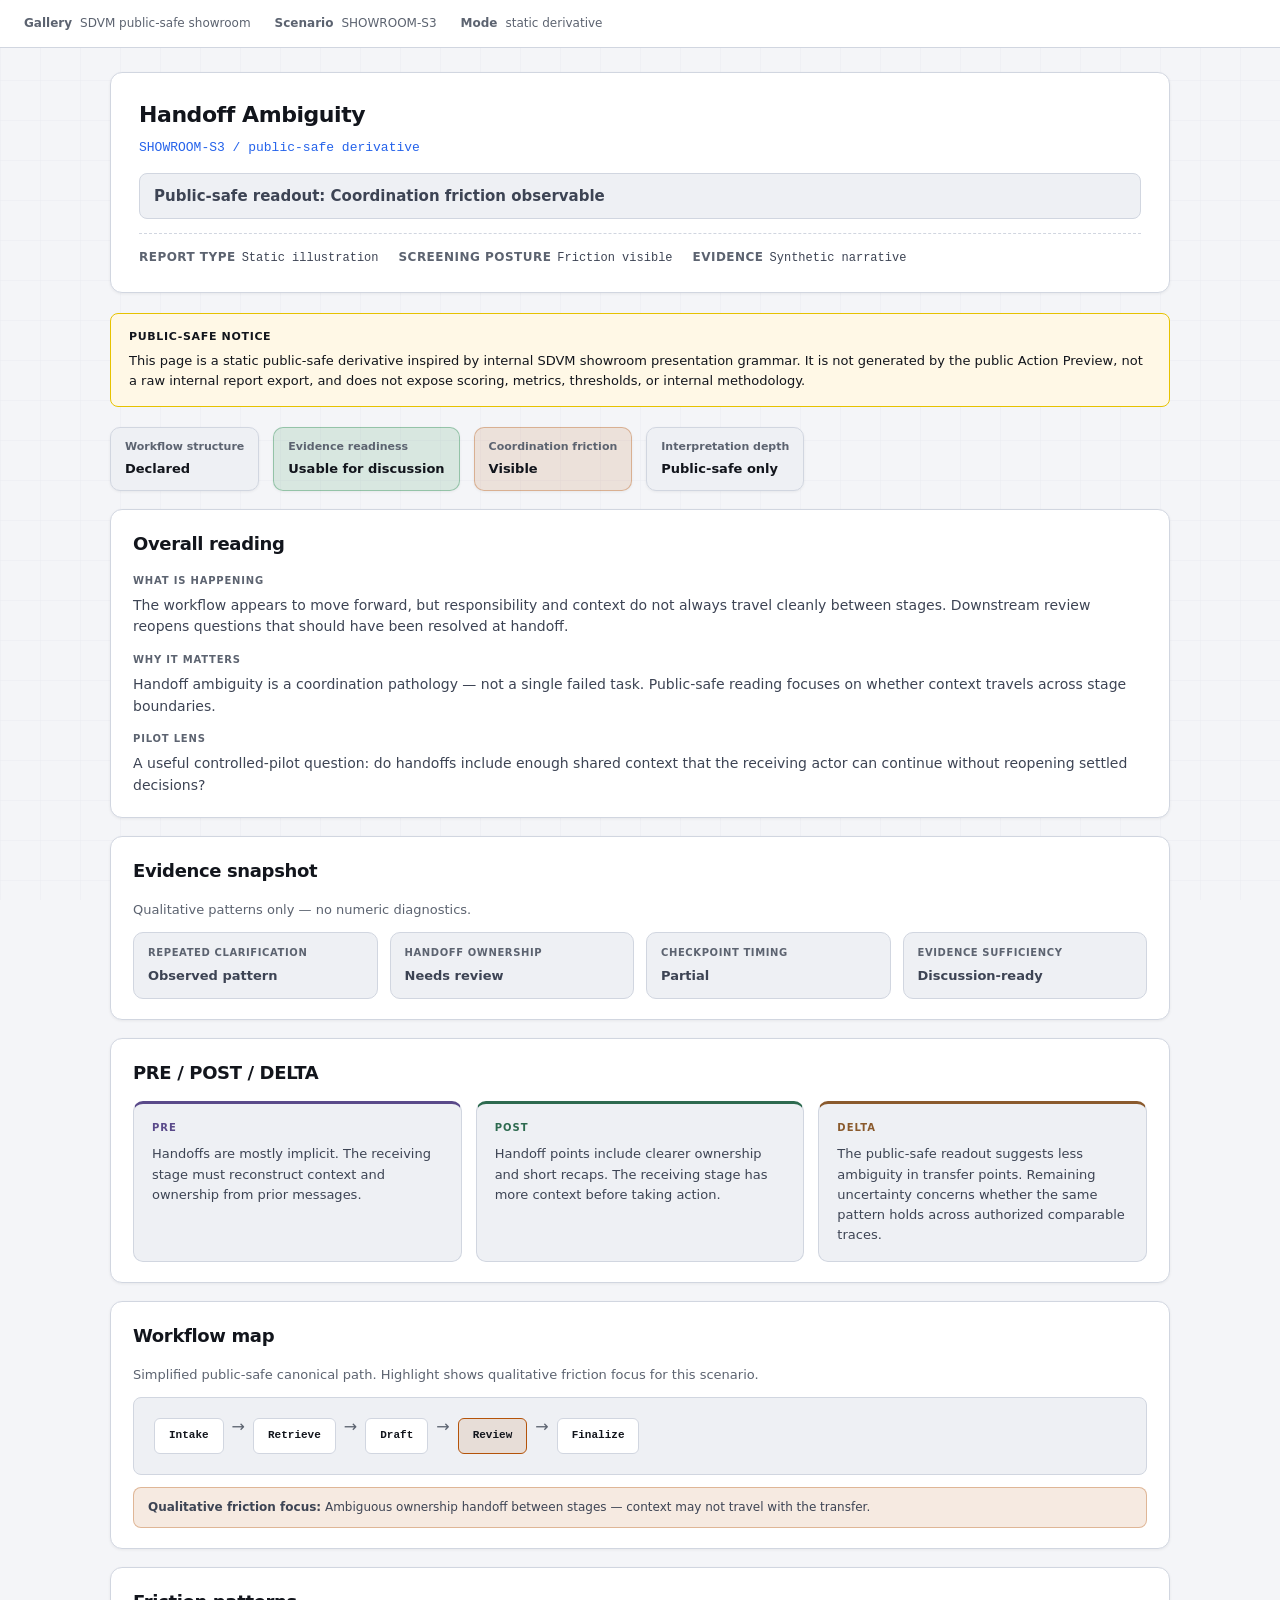
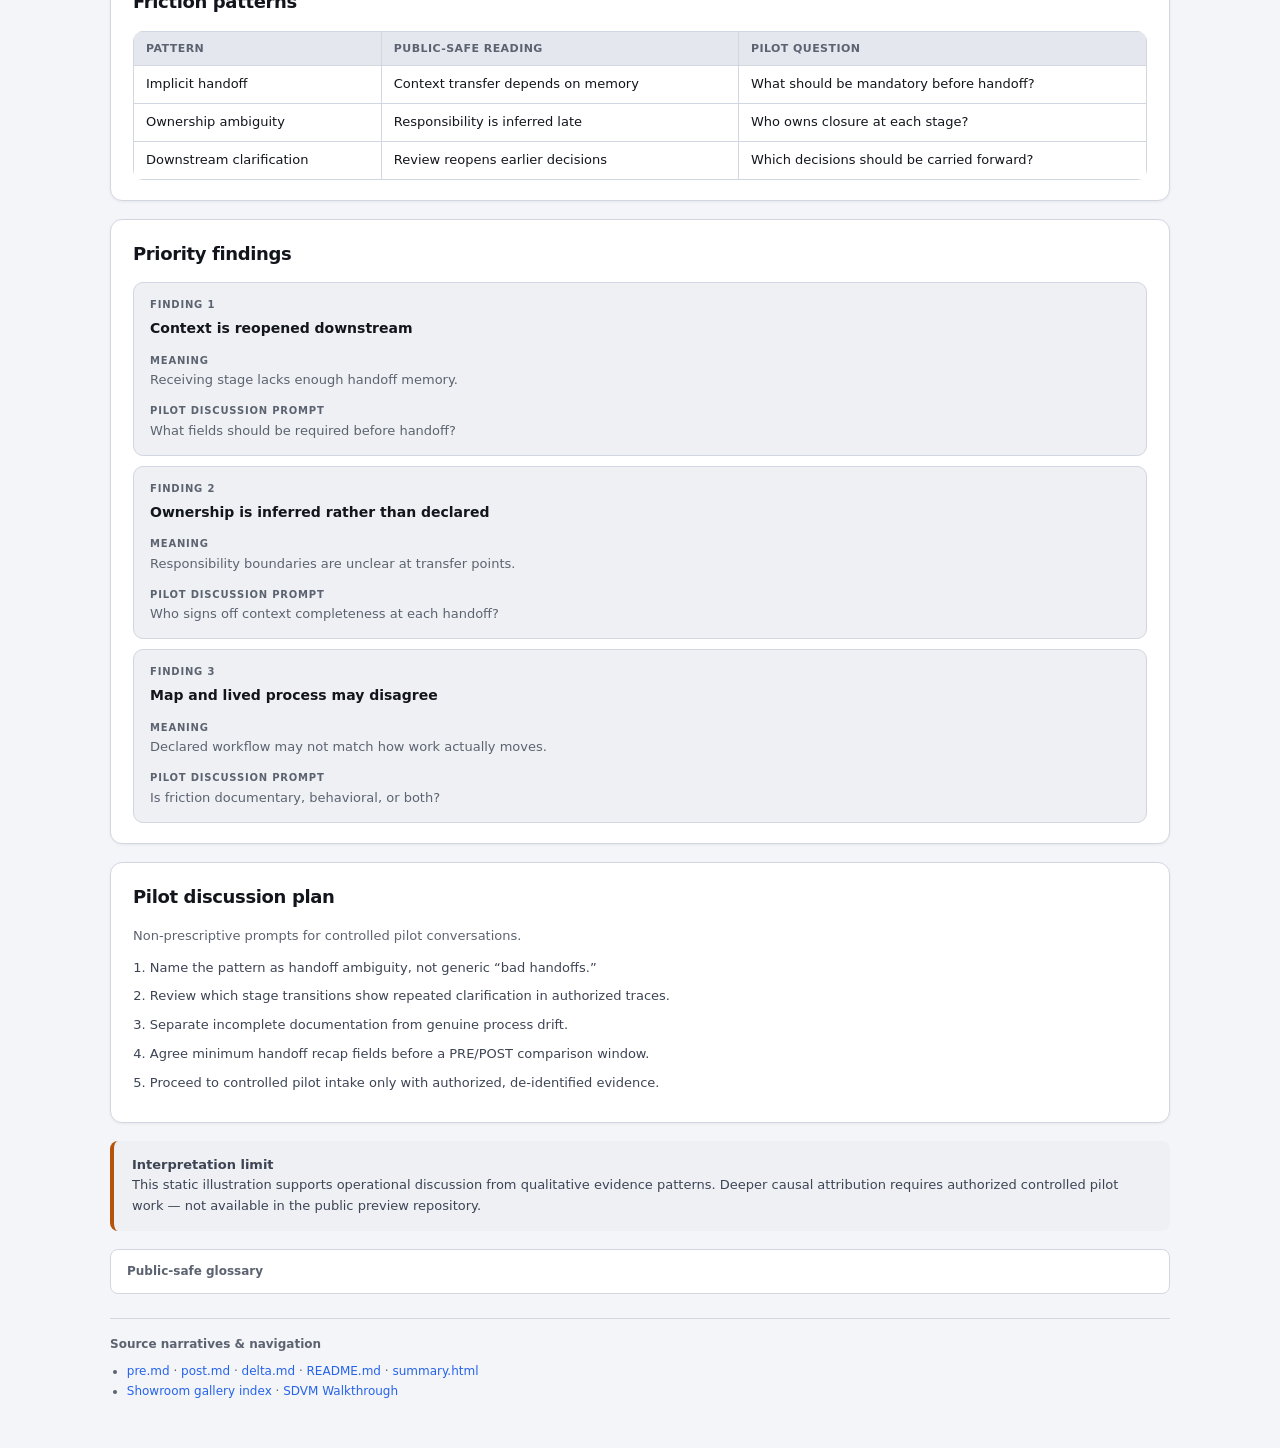
==== docs/demo/showroom/handoff_ambiguity/report.html @ e454e5ef "Add showroom-style public-safe report shell Introduce report-style HTML pages and CSS that approxima" ====
<!DOCTYPE html>
<html lang="en">
<head>
  <meta charset="utf-8">
  <meta name="viewport" content="width=device-width, initial-scale=1">
  <title>SDVM Showroom Report — Handoff Ambiguity</title>
  <link rel="stylesheet" href="../showroom_report.css">
</head>
<body>
  <div class="topbar">
    <span class="topbar-item"><span class="topbar-label">Gallery</span>SDVM public-safe showroom</span>
    <span class="topbar-item"><span class="topbar-label">Scenario</span>SHOWROOM-S3</span>
    <span class="topbar-item"><span class="topbar-label">Mode</span>static derivative</span>
  </div>

  <main class="wrap">
    <header class="report-header">
      <h1 class="report-title">Handoff Ambiguity</h1>
      <div class="report-run-id">SHOWROOM-S3 / public-safe derivative</div>
      <div class="readout-line">Public-safe readout: Coordination friction observable</div>
      <div class="report-meta-grid">
        <div class="report-meta-item"><span class="report-meta-label">Report type</span><span class="report-meta-value">Static illustration</span></div>
        <div class="report-meta-item"><span class="report-meta-label">Screening posture</span><span class="report-meta-value">Friction visible</span></div>
        <div class="report-meta-item"><span class="report-meta-label">Evidence</span><span class="report-meta-value">Synthetic narrative</span></div>
      </div>
    </header>

    <section class="notice">
      <strong>Public-safe notice</strong>
      This page is a static public-safe derivative inspired by internal SDVM showroom presentation grammar. It is not generated by the public Action Preview, not a raw internal report export, and does not expose scoring, metrics, thresholds, or internal methodology.
    </section>

    <div class="dimension-grid">
      <div class="dim-card dim-neutral"><span class="dim-label">Workflow structure</span><span class="dim-value">Declared</span></div>
      <div class="dim-card dim-green"><span class="dim-label">Evidence readiness</span><span class="dim-value">Usable for discussion</span></div>
      <div class="dim-card dim-amber"><span class="dim-label">Coordination friction</span><span class="dim-value">Visible</span></div>
      <div class="dim-card dim-neutral"><span class="dim-label">Interpretation depth</span><span class="dim-value">Public-safe only</span></div>
    </div>

    <section class="section overall-verdict">
      <h2 class="section-hd">Overall reading</h2>
      <div class="verdict-block">
        <h3 class="verdict-subhd">What is happening</h3>
        <p class="verdict-prose">The workflow appears to move forward, but responsibility and context do not always travel cleanly between stages. Downstream review reopens questions that should have been resolved at handoff.</p>
      </div>
      <div class="verdict-block">
        <h3 class="verdict-subhd">Why it matters</h3>
        <p class="verdict-prose">Handoff ambiguity is a coordination pathology — not a single failed task. Public-safe reading focuses on whether context travels across stage boundaries.</p>
      </div>
      <div class="verdict-block">
        <h3 class="verdict-subhd">Pilot lens</h3>
        <p class="verdict-prose">A useful controlled-pilot question: do handoffs include enough shared context that the receiving actor can continue without reopening settled decisions?</p>
      </div>
    </section>

    <section class="section evidence-snapshot">
      <h2 class="section-hd">Evidence snapshot</h2>
      <p class="sub" style="margin-bottom:12px">Qualitative patterns only — no numeric diagnostics.</p>
      <div class="kpi-strip">
        <div class="kpi-card"><div class="kpi-card-label">Repeated clarification</div><div class="kpi-card-value">Observed pattern</div></div>
        <div class="kpi-card"><div class="kpi-card-label">Handoff ownership</div><div class="kpi-card-value">Needs review</div></div>
        <div class="kpi-card"><div class="kpi-card-label">Checkpoint timing</div><div class="kpi-card-value">Partial</div></div>
        <div class="kpi-card"><div class="kpi-card-label">Evidence sufficiency</div><div class="kpi-card-value">Discussion-ready</div></div>
      </div>
    </section>

    <section class="section">
      <h2 class="section-hd">PRE / POST / DELTA</h2>
      <div class="phase-grid">
        <article class="phase-card pre">
          <div class="phase-label">PRE</div>
          <p>Handoffs are mostly implicit. The receiving stage must reconstruct context and ownership from prior messages.</p>
        </article>
        <article class="phase-card post">
          <div class="phase-label">POST</div>
          <p>Handoff points include clearer ownership and short recaps. The receiving stage has more context before taking action.</p>
        </article>
        <article class="phase-card delta">
          <div class="phase-label">DELTA</div>
          <p>The public-safe readout suggests less ambiguity in transfer points. Remaining uncertainty concerns whether the same pattern holds across authorized comparable traces.</p>
        </article>
      </div>
    </section>

    <section class="section workflow-map">
      <h2 class="section-hd">Workflow map</h2>
      <p class="sub" style="margin-bottom:12px">Simplified public-safe canonical path. Highlight shows qualitative friction focus for this scenario.</p>
      <div class="canonical-flow">
        <div class="flow-node"><div class="flow-node-name">Intake</div></div>
        <div class="flow-arrow">→</div>
        <div class="flow-node"><div class="flow-node-name">Retrieve</div></div>
        <div class="flow-arrow">→</div>
        <div class="flow-node"><div class="flow-node-name">Draft</div></div>
        <div class="flow-arrow">→</div>
        <div class="flow-node"><div class="flow-node-name highlight">Review</div></div>
        <div class="flow-arrow">→</div>
        <div class="flow-node"><div class="flow-node-name">Finalize</div></div>
      </div>
      <div class="friction-callout"><strong>Qualitative friction focus:</strong> Ambiguous ownership handoff between stages — context may not travel with the transfer.</div>
    </section>

    <section class="section friction-table">
      <h2 class="section-hd">Friction patterns</h2>
      <div class="table-wrap">
        <table>
          <thead>
            <tr><th>Pattern</th><th>Public-safe reading</th><th>Pilot question</th></tr>
          </thead>
          <tbody>
            <tr><td>Implicit handoff</td><td>Context transfer depends on memory</td><td>What should be mandatory before handoff?</td></tr>
            <tr><td>Ownership ambiguity</td><td>Responsibility is inferred late</td><td>Who owns closure at each stage?</td></tr>
            <tr><td>Downstream clarification</td><td>Review reopens earlier decisions</td><td>Which decisions should be carried forward?</td></tr>
          </tbody>
        </table>
      </div>
    </section>

    <section class="section priority-findings">
      <h2 class="section-hd">Priority findings</h2>
      <div class="finding-card">
        <div class="finding-tag">Finding 1</div>
        <div class="finding-title">Context is reopened downstream</div>
        <div class="finding-block"><span class="finding-tag">Meaning</span><p class="sub">Receiving stage lacks enough handoff memory.</p></div>
        <div class="finding-block"><span class="finding-tag">Pilot discussion prompt</span><p class="sub">What fields should be required before handoff?</p></div>
      </div>
      <div class="finding-card">
        <div class="finding-tag">Finding 2</div>
        <div class="finding-title">Ownership is inferred rather than declared</div>
        <div class="finding-block"><span class="finding-tag">Meaning</span><p class="sub">Responsibility boundaries are unclear at transfer points.</p></div>
        <div class="finding-block"><span class="finding-tag">Pilot discussion prompt</span><p class="sub">Who signs off context completeness at each handoff?</p></div>
      </div>
      <div class="finding-card">
        <div class="finding-tag">Finding 3</div>
        <div class="finding-title">Map and lived process may disagree</div>
        <div class="finding-block"><span class="finding-tag">Meaning</span><p class="sub">Declared workflow may not match how work actually moves.</p></div>
        <div class="finding-block"><span class="finding-tag">Pilot discussion prompt</span><p class="sub">Is friction documentary, behavioral, or both?</p></div>
      </div>
    </section>

    <section class="section pilot-plan">
      <h2 class="section-hd">Pilot discussion plan</h2>
      <p class="sub" style="margin-bottom:12px">Non-prescriptive prompts for controlled pilot conversations.</p>
      <ol>
        <li>Name the pattern as handoff ambiguity, not generic “bad handoffs.”</li>
        <li>Review which stage transitions show repeated clarification in authorized traces.</li>
        <li>Separate incomplete documentation from genuine process drift.</li>
        <li>Agree minimum handoff recap fields before a PRE/POST comparison window.</li>
        <li>Proceed to controlled pilot intake only with authorized, de-identified evidence.</li>
      </ol>
    </section>

    <aside class="interpretation-limit">
      <strong>Interpretation limit</strong><br>
      This static illustration supports operational discussion from qualitative evidence patterns. Deeper causal attribution requires authorized controlled pilot work — not available in the public preview repository.
    </aside>

    <details class="glossary">
      <summary>Public-safe glossary</summary>
      <ul>
        <li><b>PRE</b> — Observation window before a workflow adjustment.</li>
        <li><b>POST</b> — Observation window after an agreed adjustment.</li>
        <li><b>DELTA</b> — Qualitative comparison between PRE and POST.</li>
        <li><b>Handoff</b> — Transfer of work and context between stages or roles.</li>
        <li><b>Checkpoint</b> — Agreed validation point before continuing workflow.</li>
        <li><b>Evidence readiness</b> — Whether trace shape supports a pilot discussion.</li>
        <li><b>Public-safe readout</b> — Qualitative narrative without scoring or metrics.</li>
        <li><b>Controlled pilot</b> — Authorized SDVM analysis outside this public repository.</li>
      </ul>
    </details>

    <footer class="footer">
      <p><strong>Source narratives &amp; navigation</strong></p>
      <ul>
        <li><a href="pre.md">pre.md</a> · <a href="post.md">post.md</a> · <a href="delta.md">delta.md</a> · <a href="README.md">README.md</a> · <a href="summary.html">summary.html</a></li>
        <li><a href="../index.html">Showroom gallery index</a> · <a href="../../sdvm_walkthrough_demo.html">SDVM Walkthrough</a></li>
      </ul>
    </footer>
  </main>
</body>
</html>
---- docs/demo/showroom/showroom_report.css ----
:root {
  --bg-base: #f4f5f8;
  --bg-surface: #ffffff;
  --bg-elevated: #eef0f4;
  --bg-hover: #e4e7ee;
  --border: #d1d6e0;
  --border-bright: #b8c0d0;
  --text-primary: #12151c;
  --text-secondary: #3d4454;
  --text-muted: #5c6370;
  --accent: #2563eb;
  --accent-green: #15803d;
  --accent-amber: #b45309;
  --accent-red: #b91c1c;
  --green-dim: rgba(21, 128, 61, 0.12);
  --amber-dim: rgba(180, 83, 9, 0.12);
  --red-dim: rgba(185, 28, 28, 0.10);
  --notice-bg: #fff8e6;
  --notice-border: #e6c200;
  --pre: #5a4a8a;
  --pre-bg: #f0edf8;
  --post: #2d6a4f;
  --post-bg: #e8f5ee;
  --delta: #8a5a2d;
  --delta-bg: #f8f0e8;
  --radius: 12px;
  --radius-sm: 8px;
  --shadow: 0 1px 3px rgba(0, 0, 0, 0.06);
  --font-sans: system-ui, -apple-system, "Segoe UI", Roboto, sans-serif;
  --font-mono: ui-monospace, "Cascadia Mono", "Consolas", monospace;
}

* { box-sizing: border-box; margin: 0; padding: 0; }

html { font-size: 14px; scroll-behavior: smooth; }

body {
  font-family: var(--font-sans);
  background: var(--bg-base);
  color: var(--text-primary);
  line-height: 1.6;
  min-height: 100vh;
}

body::before {
  content: "";
  position: fixed;
  inset: 0;
  background-image:
    linear-gradient(rgba(180, 188, 204, 0.18) 1px, transparent 1px),
    linear-gradient(90deg, rgba(180, 188, 204, 0.18) 1px, transparent 1px);
  background-size: 40px 40px;
  opacity: 0.35;
  pointer-events: none;
  z-index: -1;
}

.topbar {
  position: sticky;
  top: 0;
  z-index: 100;
  display: flex;
  flex-wrap: wrap;
  align-items: center;
  gap: 12px 24px;
  padding: 10px 24px;
  min-height: 48px;
  border-bottom: 1px solid var(--border);
  background: rgba(255, 255, 255, 0.94);
  backdrop-filter: blur(10px);
  font-size: 12px;
  color: var(--text-muted);
}

.topbar-item { display: inline-flex; align-items: center; gap: 4px; }
.topbar-label { font-weight: 600; color: var(--text-muted); margin-right: 4px; }

.wrap {
  max-width: 1100px;
  margin: 0 auto;
  padding: 24px 20px 48px;
}

.report-header {
  background: var(--bg-surface);
  border: 1px solid var(--border);
  border-radius: var(--radius);
  padding: 24px 28px;
  margin-bottom: 20px;
  box-shadow: var(--shadow);
}

.report-title {
  font-size: 22px;
  font-weight: 700;
  color: var(--text-primary);
  letter-spacing: -0.02em;
  margin-bottom: 6px;
}

.report-run-id {
  font-family: var(--font-mono);
  font-size: 13px;
  color: var(--accent);
  font-weight: 500;
  margin-bottom: 14px;
}

.readout-line {
  font-size: 15px;
  font-weight: 600;
  color: var(--text-secondary);
  margin-bottom: 12px;
  padding: 10px 14px;
  background: var(--bg-elevated);
  border-radius: var(--radius-sm);
  border: 1px solid var(--border);
}

.report-meta-grid {
  display: flex;
  flex-wrap: wrap;
  gap: 8px 20px;
  margin-top: 14px;
  padding-top: 14px;
  border-top: 1px dashed var(--border);
}

.report-meta-item { font-size: 12px; }
.report-meta-label {
  font-weight: 600;
  text-transform: uppercase;
  letter-spacing: 0.04em;
  color: var(--text-muted);
  margin-right: 6px;
}
.report-meta-value {
  font-family: var(--font-mono);
  color: var(--text-secondary);
}

.notice {
  background: var(--notice-bg);
  border: 1px solid var(--notice-border);
  border-radius: var(--radius-sm);
  padding: 14px 18px;
  margin-bottom: 20px;
  font-size: 13px;
  line-height: 1.55;
}

.notice strong { display: block; margin-bottom: 6px; font-size: 11px; text-transform: uppercase; letter-spacing: 0.06em; }

.section {
  background: var(--bg-surface);
  border: 1px solid var(--border);
  border-radius: var(--radius);
  padding: 20px 22px;
  margin-bottom: 18px;
  box-shadow: var(--shadow);
}

.section-hd {
  font-size: 18px;
  font-weight: 700;
  color: var(--text-primary);
  margin-bottom: 14px;
  letter-spacing: -0.02em;
}

.section-sub {
  font-size: 11px;
  font-weight: 700;
  text-transform: uppercase;
  letter-spacing: 0.08em;
  color: var(--text-muted);
  margin-bottom: 10px;
}

.sub { color: var(--text-muted); font-size: 13px; line-height: 1.55; }

.badge {
  display: inline-block;
  padding: 2px 10px;
  border-radius: 999px;
  font-size: 10px;
  font-weight: 600;
  letter-spacing: 0.05em;
  text-transform: uppercase;
  border: 1px solid var(--border);
}

.badge-visible { background: var(--amber-dim); color: var(--accent-amber); border-color: rgba(180, 83, 9, 0.35); }
.badge-usable { background: var(--green-dim); color: var(--accent-green); border-color: rgba(21, 128, 61, 0.35); }
.badge-limited { background: var(--bg-elevated); color: var(--text-muted); }
.badge-pilot { background: #f5f0e8; color: #6a5a40; border-color: #e0d4c0; }

.dimension-grid {
  display: flex;
  flex-wrap: wrap;
  gap: 10px 14px;
  margin-bottom: 18px;
}

.dim-card {
  display: inline-flex;
  flex-direction: column;
  gap: 4px;
  padding: 10px 14px;
  border-radius: 10px;
  border: 1px solid var(--border);
  font-size: 13px;
  min-width: 140px;
  background: var(--bg-surface);
  box-shadow: var(--shadow);
}

.dim-card.dim-amber { background: var(--amber-dim); border-color: rgba(180, 83, 9, 0.35); }
.dim-card.dim-green { background: var(--green-dim); border-color: rgba(21, 128, 61, 0.35); }
.dim-card.dim-neutral { background: var(--bg-elevated); }

.dim-label {
  font-size: 11px;
  font-weight: 600;
  color: var(--text-muted);
}

.dim-value {
  font-weight: 700;
  font-size: 13px;
  color: var(--text-primary);
}

.kpi-strip {
  display: grid;
  grid-template-columns: repeat(auto-fill, minmax(200px, 1fr));
  gap: 12px;
}

.kpi-card {
  background: var(--bg-elevated);
  border: 1px solid var(--border);
  border-radius: 10px;
  padding: 12px 14px;
}

.kpi-card-label {
  font-size: 10px;
  font-weight: 700;
  text-transform: uppercase;
  letter-spacing: 0.06em;
  color: var(--text-muted);
  margin-bottom: 6px;
}

.kpi-card-value {
  font-size: 13px;
  font-weight: 600;
  color: var(--text-secondary);
  line-height: 1.45;
}

.phase-grid {
  display: grid;
  grid-template-columns: repeat(auto-fit, minmax(280px, 1fr));
  gap: 14px;
}

.phase-card {
  background: var(--bg-elevated);
  border: 1px solid var(--border);
  border-radius: 10px;
  padding: 16px 18px;
}

.phase-card.pre { border-top: 3px solid var(--pre); }
.phase-card.post { border-top: 3px solid var(--post); }
.phase-card.delta { border-top: 3px solid var(--delta); }

.phase-label {
  font-size: 10px;
  font-weight: 700;
  letter-spacing: 0.1em;
  text-transform: uppercase;
  margin-bottom: 8px;
}

.phase-card.pre .phase-label { color: var(--pre); }
.phase-card.post .phase-label { color: var(--post); }
.phase-card.delta .phase-label { color: var(--delta); }

.phase-card p {
  font-size: 13px;
  color: var(--text-secondary);
  line-height: 1.55;
}

.canonical-flow {
  display: flex;
  align-items: center;
  gap: 0;
  padding: 16px 20px;
  background: var(--bg-elevated);
  border: 1px solid var(--border);
  border-radius: var(--radius-sm);
  margin-bottom: 12px;
  overflow-x: auto;
}

.flow-node {
  display: flex;
  flex-direction: column;
  align-items: center;
  gap: 4px;
  flex-shrink: 0;
}

.flow-node-name {
  font-family: var(--font-mono);
  font-size: 11px;
  font-weight: 600;
  padding: 8px 14px;
  background: var(--bg-surface);
  border: 1px solid var(--border);
  border-radius: 6px;
  white-space: nowrap;
}

.flow-node-name.highlight {
  border-color: var(--accent-amber);
  background: var(--amber-dim);
}

.flow-arrow {
  padding: 0 8px 18px;
  color: var(--text-muted);
  font-size: 16px;
  flex-shrink: 0;
}

.friction-callout {
  margin-top: 10px;
  padding: 10px 14px;
  background: var(--amber-dim);
  border: 1px solid rgba(180, 83, 9, 0.35);
  border-radius: var(--radius-sm);
  font-size: 12px;
  color: var(--text-secondary);
}

.table-wrap {
  overflow-x: auto;
  border-radius: 10px;
  margin-top: 10px;
}

table {
  border-collapse: collapse;
  width: 100%;
  min-width: 560px;
  font-size: 13px;
}

th, td {
  border: 1px solid var(--border);
  padding: 8px 12px;
  text-align: left;
  vertical-align: top;
}

th {
  background: var(--bg-hover);
  font-weight: 600;
  font-size: 11px;
  text-transform: uppercase;
  letter-spacing: 0.04em;
  color: var(--text-muted);
}

td { background: var(--bg-surface); }

.finding-card {
  background: var(--bg-elevated);
  border: 1px solid var(--border);
  border-radius: 10px;
  padding: 14px 16px;
  margin-bottom: 10px;
}

.finding-card:last-child { margin-bottom: 0; }

.finding-tag {
  font-size: 10px;
  font-weight: 700;
  text-transform: uppercase;
  letter-spacing: 0.08em;
  color: var(--text-muted);
  margin-bottom: 4px;
}

.finding-title {
  font-weight: 600;
  font-size: 14px;
  margin-bottom: 8px;
  color: var(--text-primary);
}

.finding-block { margin-bottom: 8px; }
.finding-block:last-child { margin-bottom: 0; }

.pilot-plan ol {
  margin: 0;
  padding-left: 1.2rem;
  font-size: 13px;
  color: var(--text-secondary);
}

.pilot-plan li { margin-bottom: 8px; }

.interpretation-limit {
  border-left: 4px solid var(--accent-amber);
  background: var(--bg-elevated);
  padding: 14px 18px;
  border-radius: var(--radius-sm);
  font-size: 13px;
  color: var(--text-secondary);
  margin-bottom: 18px;
}

.glossary {
  background: var(--bg-surface);
  border: 1px solid var(--border);
  border-radius: var(--radius-sm);
  margin-bottom: 18px;
}

.glossary summary {
  cursor: pointer;
  padding: 12px 16px;
  font-size: 12px;
  font-weight: 600;
  color: var(--text-muted);
  list-style: none;
}

.glossary summary::-webkit-details-marker { display: none; }

.glossary ul {
  margin: 0;
  padding: 0 16px 16px 32px;
  font-size: 13px;
  color: var(--text-secondary);
}

.glossary li { margin-bottom: 6px; }
.glossary b { color: var(--text-primary); }

.footer {
  margin-top: 24px;
  padding-top: 16px;
  border-top: 1px solid var(--border);
  font-size: 12px;
  color: var(--text-muted);
}

.footer a { color: var(--accent); text-decoration: none; }
.footer a:hover { text-decoration: underline; }
.footer ul { margin: 8px 0 0; padding-left: 1.2rem; }

.verdict-block { margin-bottom: 14px; }
.verdict-block:last-child { margin-bottom: 0; }

.verdict-subhd {
  font-size: 10px;
  font-weight: 700;
  text-transform: uppercase;
  letter-spacing: 0.08em;
  color: var(--text-muted);
  margin-bottom: 6px;
}

.verdict-prose {
  font-size: 14px;
  line-height: 1.55;
  color: var(--text-secondary);
}

@media (max-width: 640px) {
  .wrap { padding: 16px 12px 32px; }
  .report-title { font-size: 18px; }
  .phase-grid { grid-template-columns: 1fr; }
}
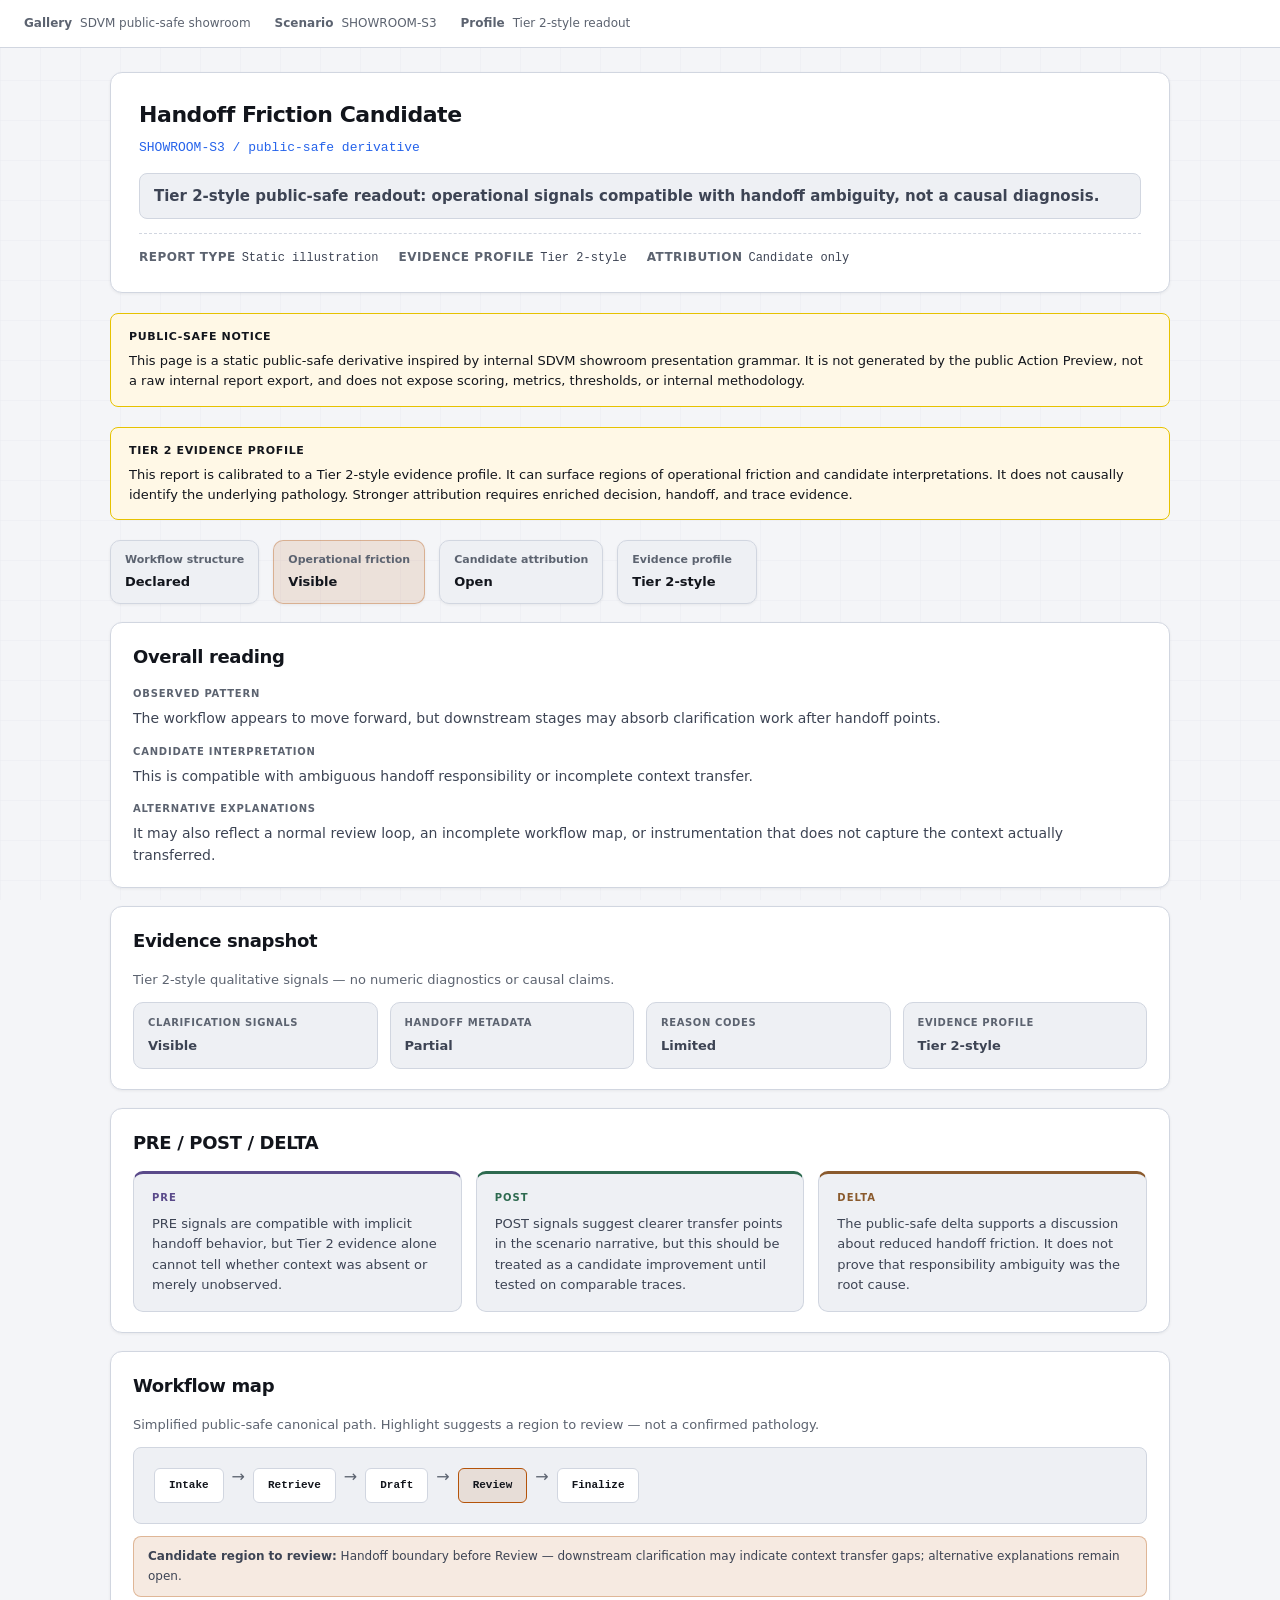
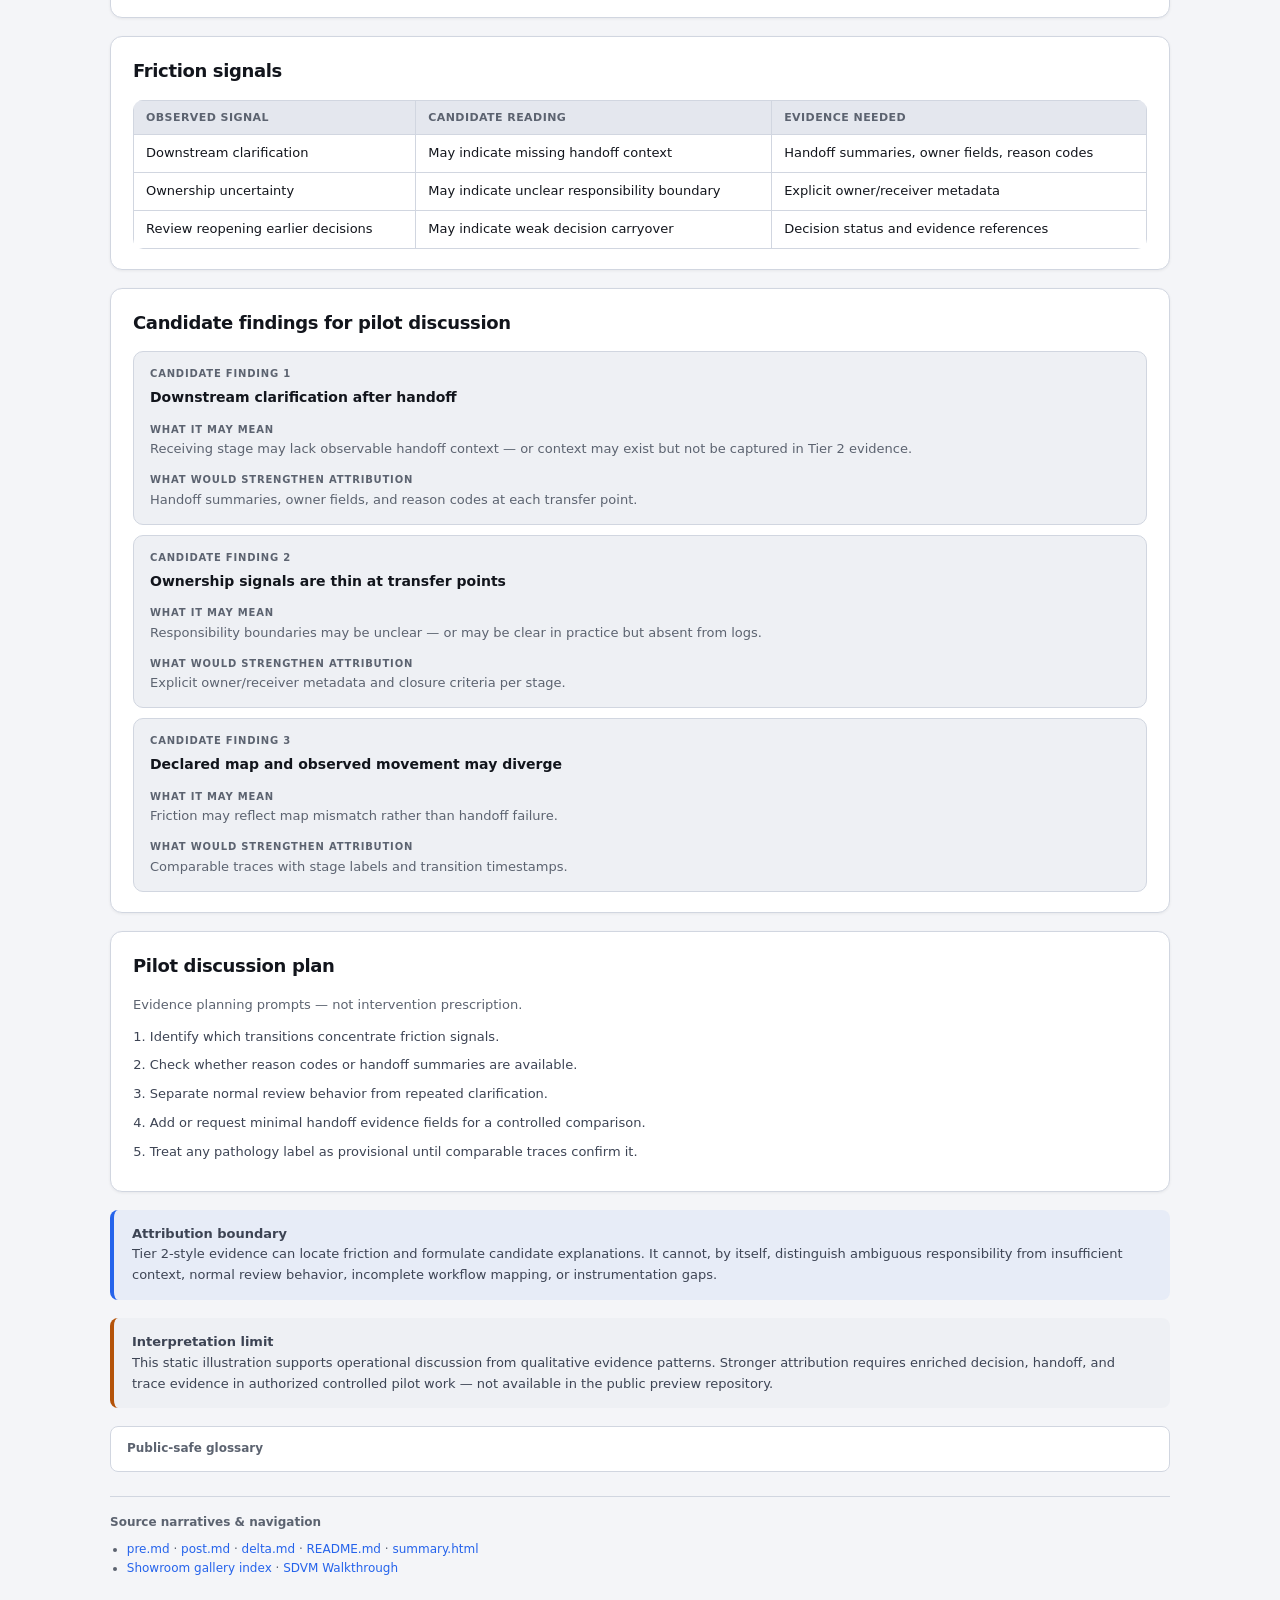
==== commit 49446ae8: "Calibrate showroom reports to Tier 2 evidence Reframe report-shell wording as candidate readouts wit" ====
--- a/docs/demo/showroom/handoff_ambiguity/report.html
+++ b/docs/demo/showroom/handoff_ambiguity/report.html
@@ -3,25 +3,25 @@
 <head>
   <meta charset="utf-8">
   <meta name="viewport" content="width=device-width, initial-scale=1">
-  <title>SDVM Showroom Report — Handoff Ambiguity</title>
+  <title>SDVM Showroom Report — Handoff Friction Candidate</title>
   <link rel="stylesheet" href="../showroom_report.css">
 </head>
 <body>
   <div class="topbar">
     <span class="topbar-item"><span class="topbar-label">Gallery</span>SDVM public-safe showroom</span>
     <span class="topbar-item"><span class="topbar-label">Scenario</span>SHOWROOM-S3</span>
-    <span class="topbar-item"><span class="topbar-label">Mode</span>static derivative</span>
+    <span class="topbar-item"><span class="topbar-label">Profile</span>Tier 2-style readout</span>
   </div>
 
   <main class="wrap">
     <header class="report-header">
-      <h1 class="report-title">Handoff Ambiguity</h1>
+      <h1 class="report-title">Handoff Friction Candidate</h1>
       <div class="report-run-id">SHOWROOM-S3 / public-safe derivative</div>
-      <div class="readout-line">Public-safe readout: Coordination friction observable</div>
+      <div class="readout-line">Tier 2-style public-safe readout: operational signals compatible with handoff ambiguity, not a causal diagnosis.</div>
       <div class="report-meta-grid">
         <div class="report-meta-item"><span class="report-meta-label">Report type</span><span class="report-meta-value">Static illustration</span></div>
-        <div class="report-meta-item"><span class="report-meta-label">Screening posture</span><span class="report-meta-value">Friction visible</span></div>
-        <div class="report-meta-item"><span class="report-meta-label">Evidence</span><span class="report-meta-value">Synthetic narrative</span></div>
+        <div class="report-meta-item"><span class="report-meta-label">Evidence profile</span><span class="report-meta-value">Tier 2-style</span></div>
+        <div class="report-meta-item"><span class="report-meta-label">Attribution</span><span class="report-meta-value">Candidate only</span></div>
       </div>
     </header>
 
@@ -30,37 +30,42 @@
       This page is a static public-safe derivative inspired by internal SDVM showroom presentation grammar. It is not generated by the public Action Preview, not a raw internal report export, and does not expose scoring, metrics, thresholds, or internal methodology.
     </section>
 
+    <section class="notice">
+      <strong>Tier 2 evidence profile</strong>
+      This report is calibrated to a Tier 2-style evidence profile. It can surface regions of operational friction and candidate interpretations. It does not causally identify the underlying pathology. Stronger attribution requires enriched decision, handoff, and trace evidence.
+    </section>
+
     <div class="dimension-grid">
       <div class="dim-card dim-neutral"><span class="dim-label">Workflow structure</span><span class="dim-value">Declared</span></div>
-      <div class="dim-card dim-green"><span class="dim-label">Evidence readiness</span><span class="dim-value">Usable for discussion</span></div>
-      <div class="dim-card dim-amber"><span class="dim-label">Coordination friction</span><span class="dim-value">Visible</span></div>
-      <div class="dim-card dim-neutral"><span class="dim-label">Interpretation depth</span><span class="dim-value">Public-safe only</span></div>
+      <div class="dim-card dim-amber"><span class="dim-label">Operational friction</span><span class="dim-value">Visible</span></div>
+      <div class="dim-card dim-neutral"><span class="dim-label">Candidate attribution</span><span class="dim-value">Open</span></div>
+      <div class="dim-card dim-neutral"><span class="dim-label">Evidence profile</span><span class="dim-value">Tier 2-style</span></div>
     </div>
 
     <section class="section overall-verdict">
       <h2 class="section-hd">Overall reading</h2>
       <div class="verdict-block">
-        <h3 class="verdict-subhd">What is happening</h3>
-        <p class="verdict-prose">The workflow appears to move forward, but responsibility and context do not always travel cleanly between stages. Downstream review reopens questions that should have been resolved at handoff.</p>
+        <h3 class="verdict-subhd">Observed pattern</h3>
+        <p class="verdict-prose">The workflow appears to move forward, but downstream stages may absorb clarification work after handoff points.</p>
       </div>
       <div class="verdict-block">
-        <h3 class="verdict-subhd">Why it matters</h3>
-        <p class="verdict-prose">Handoff ambiguity is a coordination pathology — not a single failed task. Public-safe reading focuses on whether context travels across stage boundaries.</p>
+        <h3 class="verdict-subhd">Candidate interpretation</h3>
+        <p class="verdict-prose">This is compatible with ambiguous handoff responsibility or incomplete context transfer.</p>
       </div>
       <div class="verdict-block">
-        <h3 class="verdict-subhd">Pilot lens</h3>
-        <p class="verdict-prose">A useful controlled-pilot question: do handoffs include enough shared context that the receiving actor can continue without reopening settled decisions?</p>
+        <h3 class="verdict-subhd">Alternative explanations</h3>
+        <p class="verdict-prose">It may also reflect a normal review loop, an incomplete workflow map, or instrumentation that does not capture the context actually transferred.</p>
       </div>
     </section>
 
     <section class="section evidence-snapshot">
       <h2 class="section-hd">Evidence snapshot</h2>
-      <p class="sub" style="margin-bottom:12px">Qualitative patterns only — no numeric diagnostics.</p>
+      <p class="sub" style="margin-bottom:12px">Tier 2-style qualitative signals — no numeric diagnostics or causal claims.</p>
       <div class="kpi-strip">
-        <div class="kpi-card"><div class="kpi-card-label">Repeated clarification</div><div class="kpi-card-value">Observed pattern</div></div>
-        <div class="kpi-card"><div class="kpi-card-label">Handoff ownership</div><div class="kpi-card-value">Needs review</div></div>
-        <div class="kpi-card"><div class="kpi-card-label">Checkpoint timing</div><div class="kpi-card-value">Partial</div></div>
-        <div class="kpi-card"><div class="kpi-card-label">Evidence sufficiency</div><div class="kpi-card-value">Discussion-ready</div></div>
+        <div class="kpi-card"><div class="kpi-card-label">Clarification signals</div><div class="kpi-card-value">Visible</div></div>
+        <div class="kpi-card"><div class="kpi-card-label">Handoff metadata</div><div class="kpi-card-value">Partial</div></div>
+        <div class="kpi-card"><div class="kpi-card-label">Reason codes</div><div class="kpi-card-value">Limited</div></div>
+        <div class="kpi-card"><div class="kpi-card-label">Evidence profile</div><div class="kpi-card-value">Tier 2-style</div></div>
       </div>
     </section>
 
@@ -69,22 +74,22 @@
       <div class="phase-grid">
         <article class="phase-card pre">
           <div class="phase-label">PRE</div>
-          <p>Handoffs are mostly implicit. The receiving stage must reconstruct context and ownership from prior messages.</p>
+          <p>PRE signals are compatible with implicit handoff behavior, but Tier 2 evidence alone cannot tell whether context was absent or merely unobserved.</p>
         </article>
         <article class="phase-card post">
           <div class="phase-label">POST</div>
-          <p>Handoff points include clearer ownership and short recaps. The receiving stage has more context before taking action.</p>
+          <p>POST signals suggest clearer transfer points in the scenario narrative, but this should be treated as a candidate improvement until tested on comparable traces.</p>
         </article>
         <article class="phase-card delta">
           <div class="phase-label">DELTA</div>
-          <p>The public-safe readout suggests less ambiguity in transfer points. Remaining uncertainty concerns whether the same pattern holds across authorized comparable traces.</p>
+          <p>The public-safe delta supports a discussion about reduced handoff friction. It does not prove that responsibility ambiguity was the root cause.</p>
         </article>
       </div>
     </section>
 
     <section class="section workflow-map">
       <h2 class="section-hd">Workflow map</h2>
-      <p class="sub" style="margin-bottom:12px">Simplified public-safe canonical path. Highlight shows qualitative friction focus for this scenario.</p>
+      <p class="sub" style="margin-bottom:12px">Simplified public-safe canonical path. Highlight suggests a region to review — not a confirmed pathology.</p>
       <div class="canonical-flow">
         <div class="flow-node"><div class="flow-node-name">Intake</div></div>
         <div class="flow-arrow">→</div>
@@ -96,62 +101,67 @@
         <div class="flow-arrow">→</div>
         <div class="flow-node"><div class="flow-node-name">Finalize</div></div>
       </div>
-      <div class="friction-callout"><strong>Qualitative friction focus:</strong> Ambiguous ownership handoff between stages — context may not travel with the transfer.</div>
+      <div class="friction-callout"><strong>Candidate region to review:</strong> Handoff boundary before Review — downstream clarification may indicate context transfer gaps; alternative explanations remain open.</div>
     </section>
 
     <section class="section friction-table">
-      <h2 class="section-hd">Friction patterns</h2>
+      <h2 class="section-hd">Friction signals</h2>
       <div class="table-wrap">
         <table>
           <thead>
-            <tr><th>Pattern</th><th>Public-safe reading</th><th>Pilot question</th></tr>
+            <tr><th>Observed signal</th><th>Candidate reading</th><th>Evidence needed</th></tr>
           </thead>
           <tbody>
-            <tr><td>Implicit handoff</td><td>Context transfer depends on memory</td><td>What should be mandatory before handoff?</td></tr>
-            <tr><td>Ownership ambiguity</td><td>Responsibility is inferred late</td><td>Who owns closure at each stage?</td></tr>
-            <tr><td>Downstream clarification</td><td>Review reopens earlier decisions</td><td>Which decisions should be carried forward?</td></tr>
+            <tr><td>Downstream clarification</td><td>May indicate missing handoff context</td><td>Handoff summaries, owner fields, reason codes</td></tr>
+            <tr><td>Ownership uncertainty</td><td>May indicate unclear responsibility boundary</td><td>Explicit owner/receiver metadata</td></tr>
+            <tr><td>Review reopening earlier decisions</td><td>May indicate weak decision carryover</td><td>Decision status and evidence references</td></tr>
           </tbody>
         </table>
       </div>
     </section>
 
     <section class="section priority-findings">
-      <h2 class="section-hd">Priority findings</h2>
+      <h2 class="section-hd">Candidate findings for pilot discussion</h2>
       <div class="finding-card">
-        <div class="finding-tag">Finding 1</div>
-        <div class="finding-title">Context is reopened downstream</div>
-        <div class="finding-block"><span class="finding-tag">Meaning</span><p class="sub">Receiving stage lacks enough handoff memory.</p></div>
-        <div class="finding-block"><span class="finding-tag">Pilot discussion prompt</span><p class="sub">What fields should be required before handoff?</p></div>
+        <div class="finding-tag">Candidate finding 1</div>
+        <div class="finding-title">Downstream clarification after handoff</div>
+        <div class="finding-block"><span class="finding-tag">What it may mean</span><p class="sub">Receiving stage may lack observable handoff context — or context may exist but not be captured in Tier 2 evidence.</p></div>
+        <div class="finding-block"><span class="finding-tag">What would strengthen attribution</span><p class="sub">Handoff summaries, owner fields, and reason codes at each transfer point.</p></div>
       </div>
       <div class="finding-card">
-        <div class="finding-tag">Finding 2</div>
-        <div class="finding-title">Ownership is inferred rather than declared</div>
-        <div class="finding-block"><span class="finding-tag">Meaning</span><p class="sub">Responsibility boundaries are unclear at transfer points.</p></div>
-        <div class="finding-block"><span class="finding-tag">Pilot discussion prompt</span><p class="sub">Who signs off context completeness at each handoff?</p></div>
+        <div class="finding-tag">Candidate finding 2</div>
+        <div class="finding-title">Ownership signals are thin at transfer points</div>
+        <div class="finding-block"><span class="finding-tag">What it may mean</span><p class="sub">Responsibility boundaries may be unclear — or may be clear in practice but absent from logs.</p></div>
+        <div class="finding-block"><span class="finding-tag">What would strengthen attribution</span><p class="sub">Explicit owner/receiver metadata and closure criteria per stage.</p></div>
       </div>
       <div class="finding-card">
-        <div class="finding-tag">Finding 3</div>
-        <div class="finding-title">Map and lived process may disagree</div>
-        <div class="finding-block"><span class="finding-tag">Meaning</span><p class="sub">Declared workflow may not match how work actually moves.</p></div>
-        <div class="finding-block"><span class="finding-tag">Pilot discussion prompt</span><p class="sub">Is friction documentary, behavioral, or both?</p></div>
+        <div class="finding-tag">Candidate finding 3</div>
+        <div class="finding-title">Declared map and observed movement may diverge</div>
+        <div class="finding-block"><span class="finding-tag">What it may mean</span><p class="sub">Friction may reflect map mismatch rather than handoff failure.</p></div>
+        <div class="finding-block"><span class="finding-tag">What would strengthen attribution</span><p class="sub">Comparable traces with stage labels and transition timestamps.</p></div>
       </div>
     </section>
 
     <section class="section pilot-plan">
       <h2 class="section-hd">Pilot discussion plan</h2>
-      <p class="sub" style="margin-bottom:12px">Non-prescriptive prompts for controlled pilot conversations.</p>
+      <p class="sub" style="margin-bottom:12px">Evidence planning prompts — not intervention prescription.</p>
       <ol>
-        <li>Name the pattern as handoff ambiguity, not generic “bad handoffs.”</li>
-        <li>Review which stage transitions show repeated clarification in authorized traces.</li>
-        <li>Separate incomplete documentation from genuine process drift.</li>
-        <li>Agree minimum handoff recap fields before a PRE/POST comparison window.</li>
-        <li>Proceed to controlled pilot intake only with authorized, de-identified evidence.</li>
+        <li>Identify which transitions concentrate friction signals.</li>
+        <li>Check whether reason codes or handoff summaries are available.</li>
+        <li>Separate normal review behavior from repeated clarification.</li>
+        <li>Add or request minimal handoff evidence fields for a controlled comparison.</li>
+        <li>Treat any pathology label as provisional until comparable traces confirm it.</li>
       </ol>
     </section>
 
+    <aside class="attribution-boundary">
+      <strong>Attribution boundary</strong><br>
+      Tier 2-style evidence can locate friction and formulate candidate explanations. It cannot, by itself, distinguish ambiguous responsibility from insufficient context, normal review behavior, incomplete workflow mapping, or instrumentation gaps.
+    </aside>
+
     <aside class="interpretation-limit">
       <strong>Interpretation limit</strong><br>
-      This static illustration supports operational discussion from qualitative evidence patterns. Deeper causal attribution requires authorized controlled pilot work — not available in the public preview repository.
+      This static illustration supports operational discussion from qualitative evidence patterns. Stronger attribution requires enriched decision, handoff, and trace evidence in authorized controlled pilot work — not available in the public preview repository.
     </aside>
 
     <details class="glossary">
@@ -162,7 +172,7 @@
         <li><b>DELTA</b> — Qualitative comparison between PRE and POST.</li>
         <li><b>Handoff</b> — Transfer of work and context between stages or roles.</li>
         <li><b>Checkpoint</b> — Agreed validation point before continuing workflow.</li>
-        <li><b>Evidence readiness</b> — Whether trace shape supports a pilot discussion.</li>
+        <li><b>Tier 2-style readout</b> — Qualitative friction signals without causal attribution.</li>
         <li><b>Public-safe readout</b> — Qualitative narrative without scoring or metrics.</li>
         <li><b>Controlled pilot</b> — Authorized SDVM analysis outside this public repository.</li>
       </ul>
--- a/docs/demo/showroom/showroom_report.css
+++ b/docs/demo/showroom/showroom_report.css
@@ -417,6 +417,16 @@
 
 .pilot-plan li { margin-bottom: 8px; }
 
+.attribution-boundary {
+  border-left: 4px solid var(--accent);
+  background: rgba(37, 99, 235, 0.06);
+  padding: 14px 18px;
+  border-radius: var(--radius-sm);
+  font-size: 13px;
+  color: var(--text-secondary);
+  margin-bottom: 18px;
+}
+
 .interpretation-limit {
   border-left: 4px solid var(--accent-amber);
   background: var(--bg-elevated);
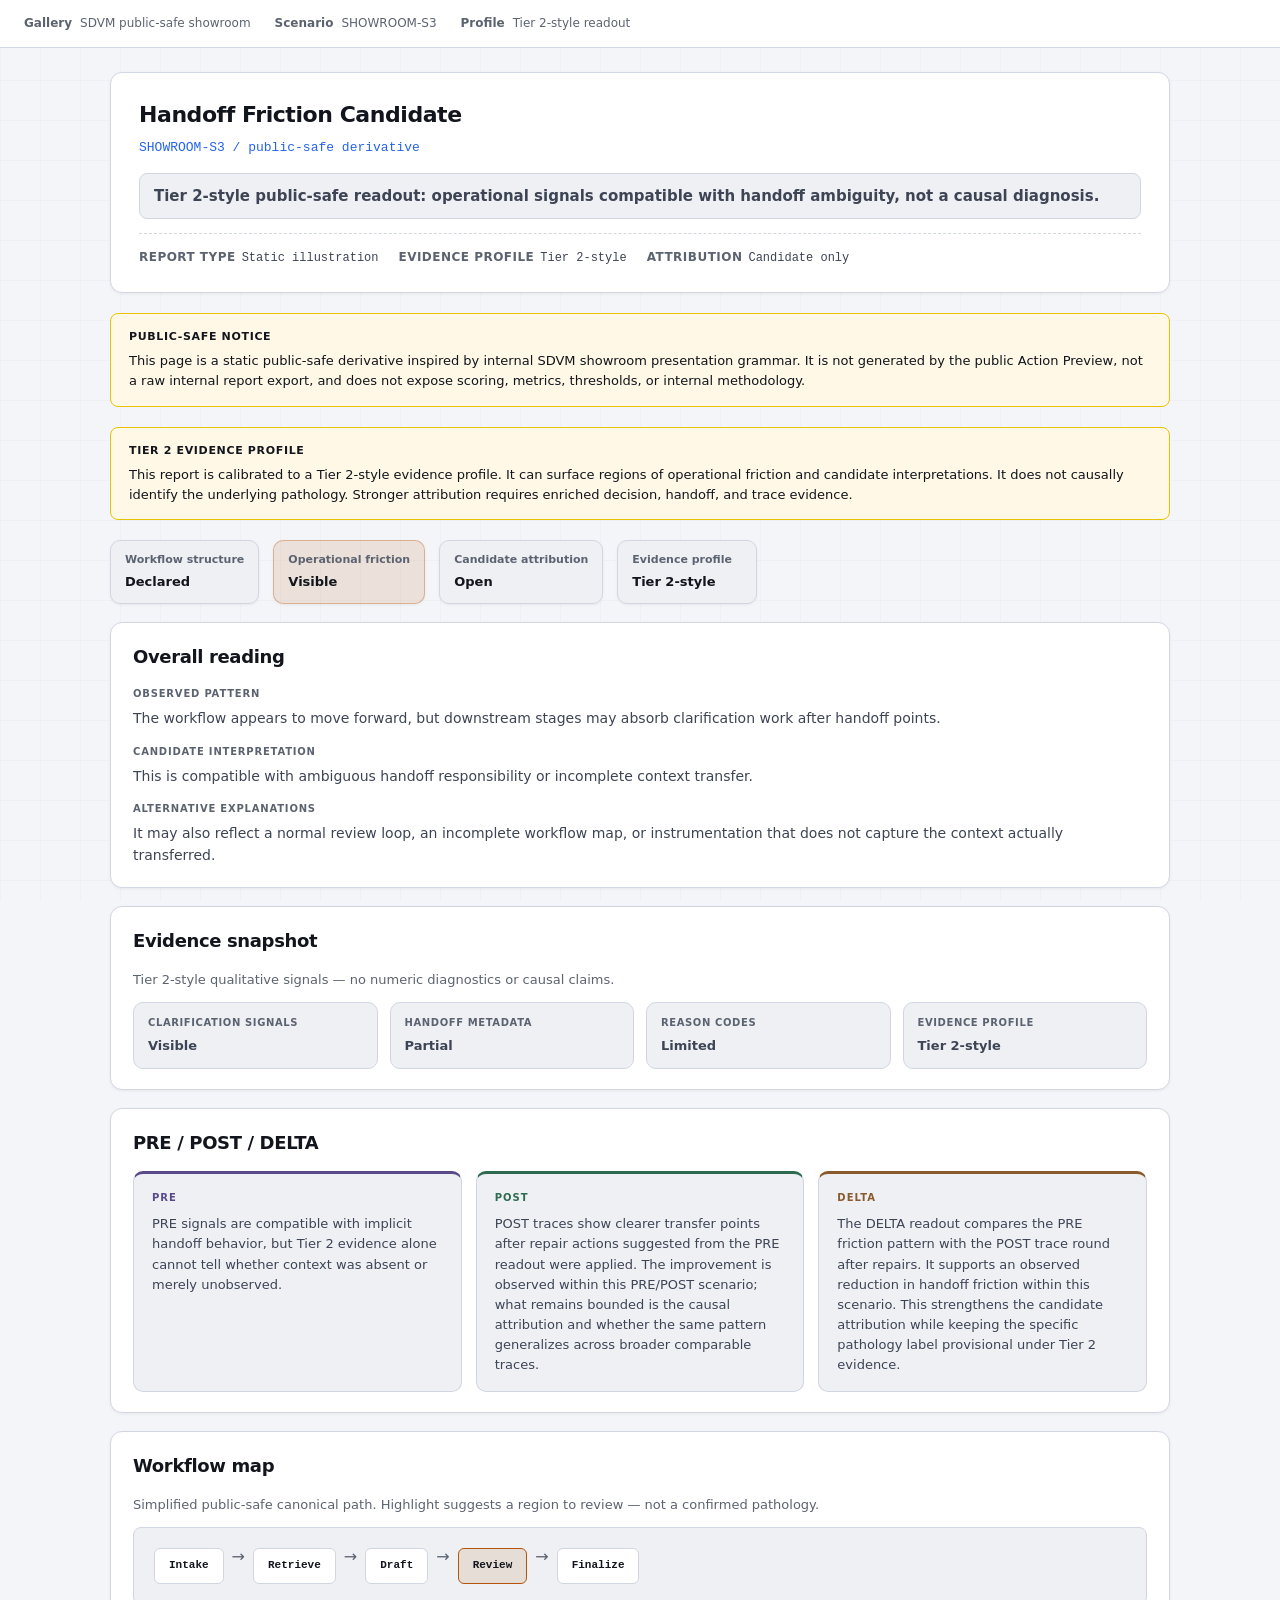
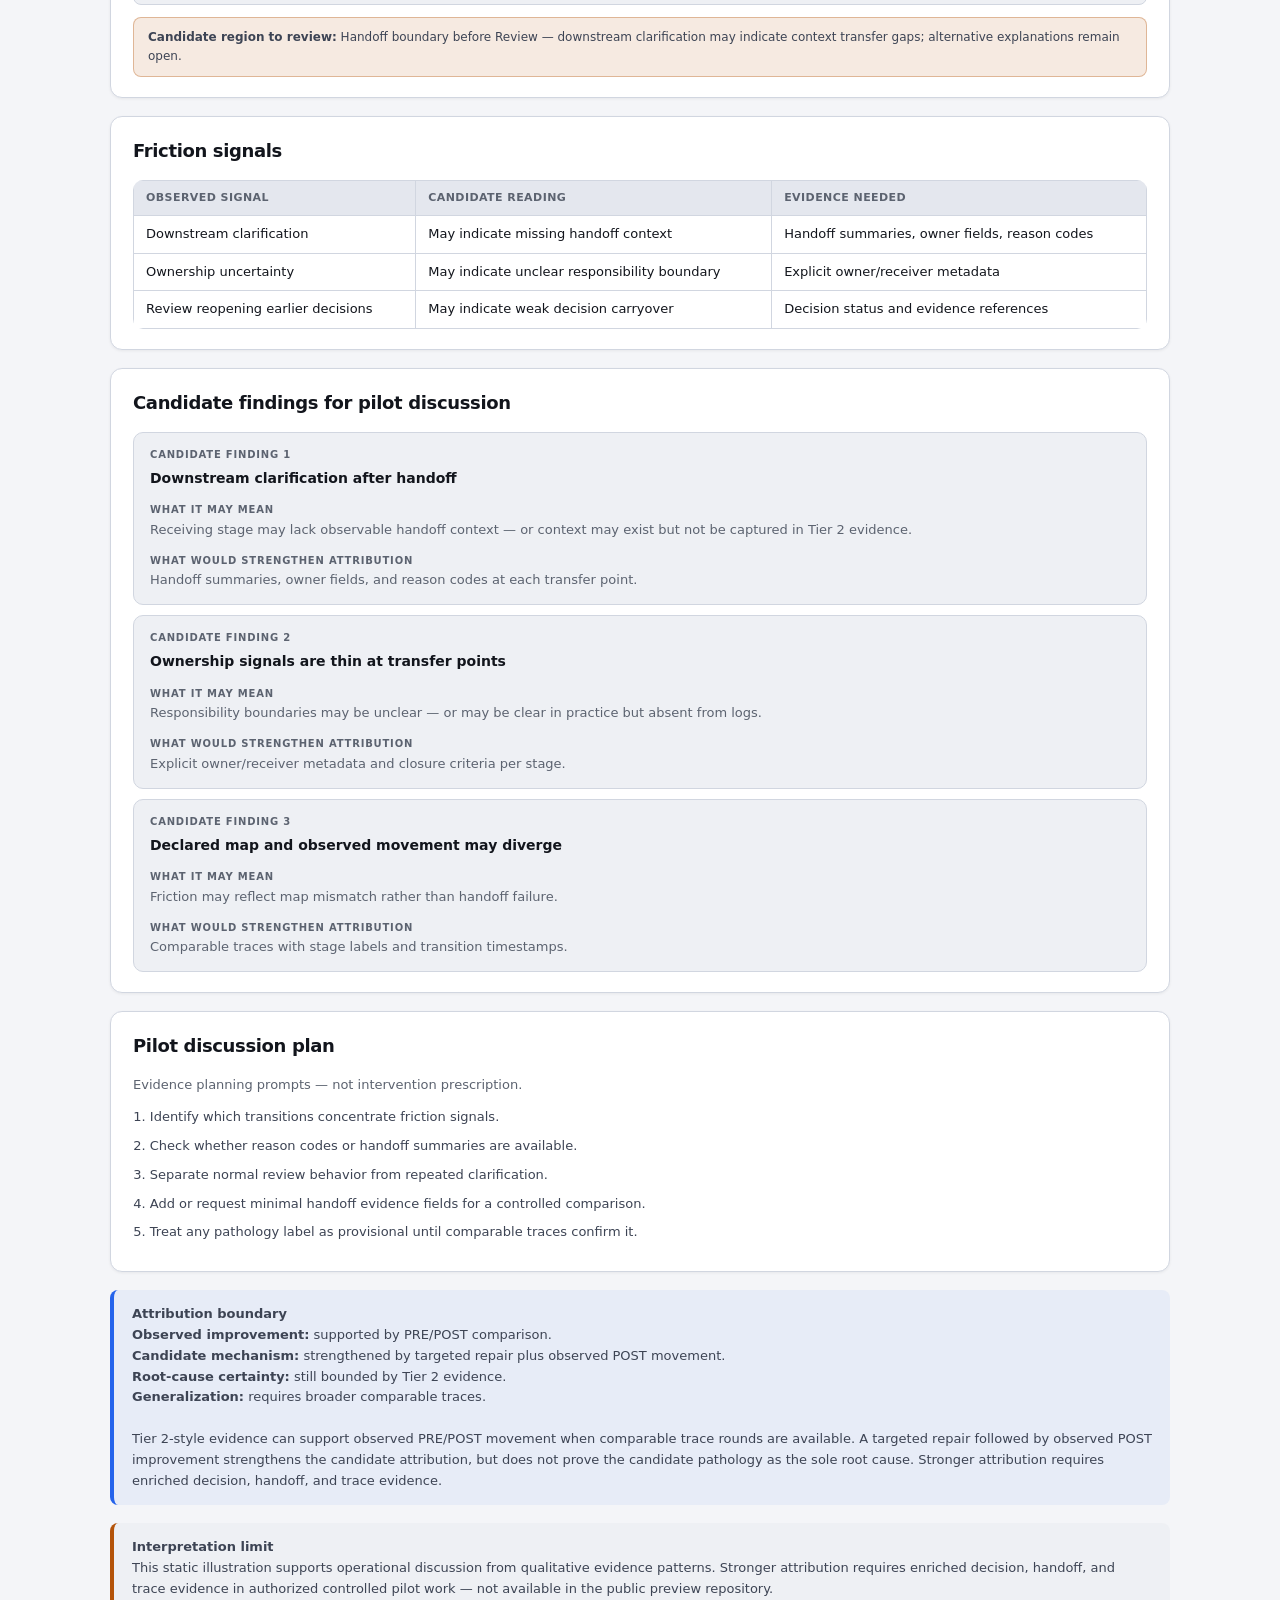
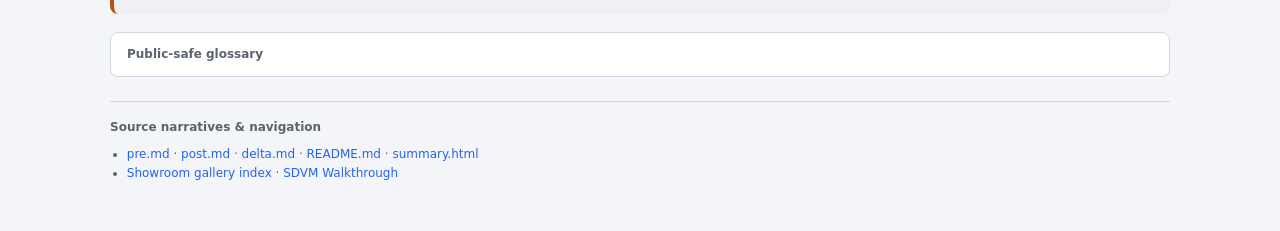
==== commit 950ba509: "Clarify observed POST improvements in showroom reports Distinguish observed PRE/POST movement within" ====
--- a/docs/demo/showroom/handoff_ambiguity/report.html
+++ b/docs/demo/showroom/handoff_ambiguity/report.html
@@ -78,11 +78,11 @@
         </article>
         <article class="phase-card post">
           <div class="phase-label">POST</div>
-          <p>POST signals suggest clearer transfer points in the scenario narrative, but this should be treated as a candidate improvement until tested on comparable traces.</p>
+          <p>POST traces show clearer transfer points after repair actions suggested from the PRE readout were applied. The improvement is observed within this PRE/POST scenario; what remains bounded is the causal attribution and whether the same pattern generalizes across broader comparable traces.</p>
         </article>
         <article class="phase-card delta">
           <div class="phase-label">DELTA</div>
-          <p>The public-safe delta supports a discussion about reduced handoff friction. It does not prove that responsibility ambiguity was the root cause.</p>
+          <p>The DELTA readout compares the PRE friction pattern with the POST trace round after repairs. It supports an observed reduction in handoff friction within this scenario. This strengthens the candidate attribution while keeping the specific pathology label provisional under Tier 2 evidence.</p>
         </article>
       </div>
     </section>
@@ -156,7 +156,11 @@
 
     <aside class="attribution-boundary">
       <strong>Attribution boundary</strong><br>
-      Tier 2-style evidence can locate friction and formulate candidate explanations. It cannot, by itself, distinguish ambiguous responsibility from insufficient context, normal review behavior, incomplete workflow mapping, or instrumentation gaps.
+      <strong>Observed improvement:</strong> supported by PRE/POST comparison.<br>
+      <strong>Candidate mechanism:</strong> strengthened by targeted repair plus observed POST movement.<br>
+      <strong>Root-cause certainty:</strong> still bounded by Tier 2 evidence.<br>
+      <strong>Generalization:</strong> requires broader comparable traces.<br><br>
+      Tier 2-style evidence can support observed PRE/POST movement when comparable trace rounds are available. A targeted repair followed by observed POST improvement strengthens the candidate attribution, but does not prove the candidate pathology as the sole root cause. Stronger attribution requires enriched decision, handoff, and trace evidence.
     </aside>
 
     <aside class="interpretation-limit">
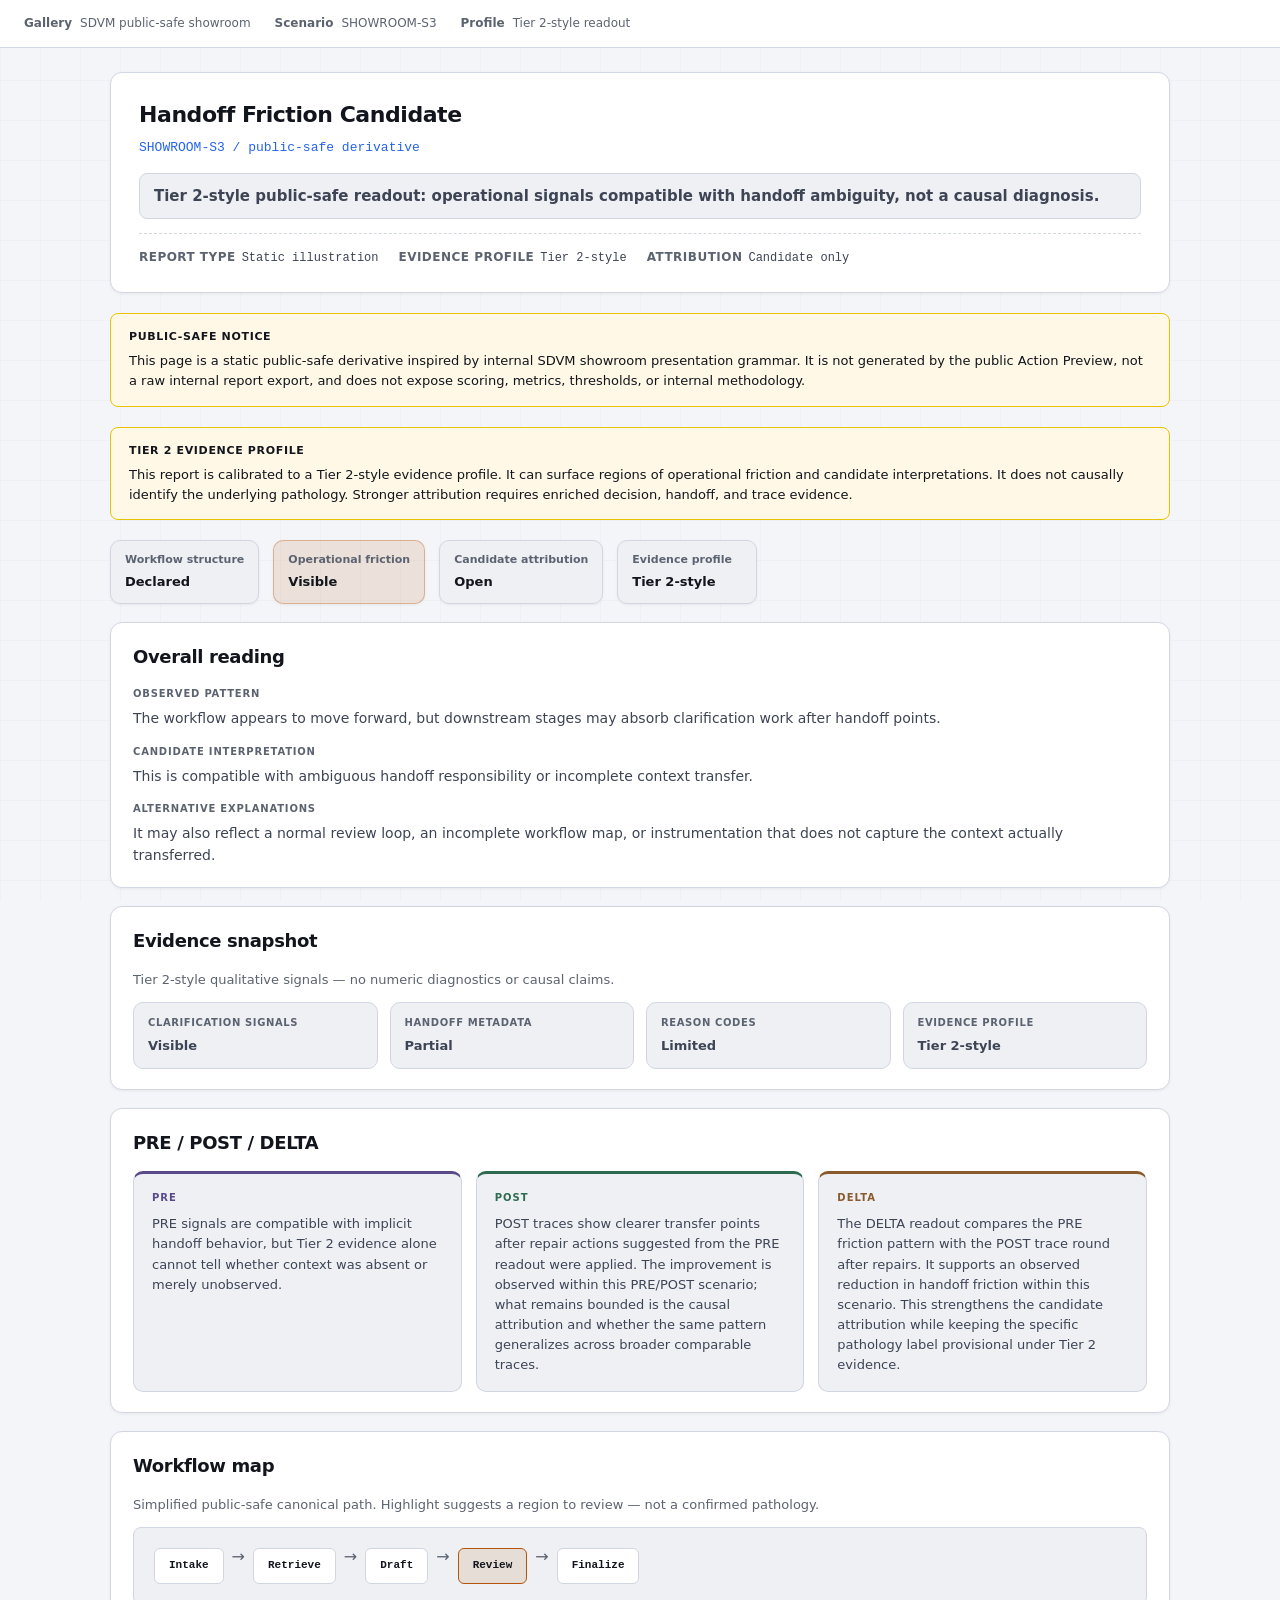
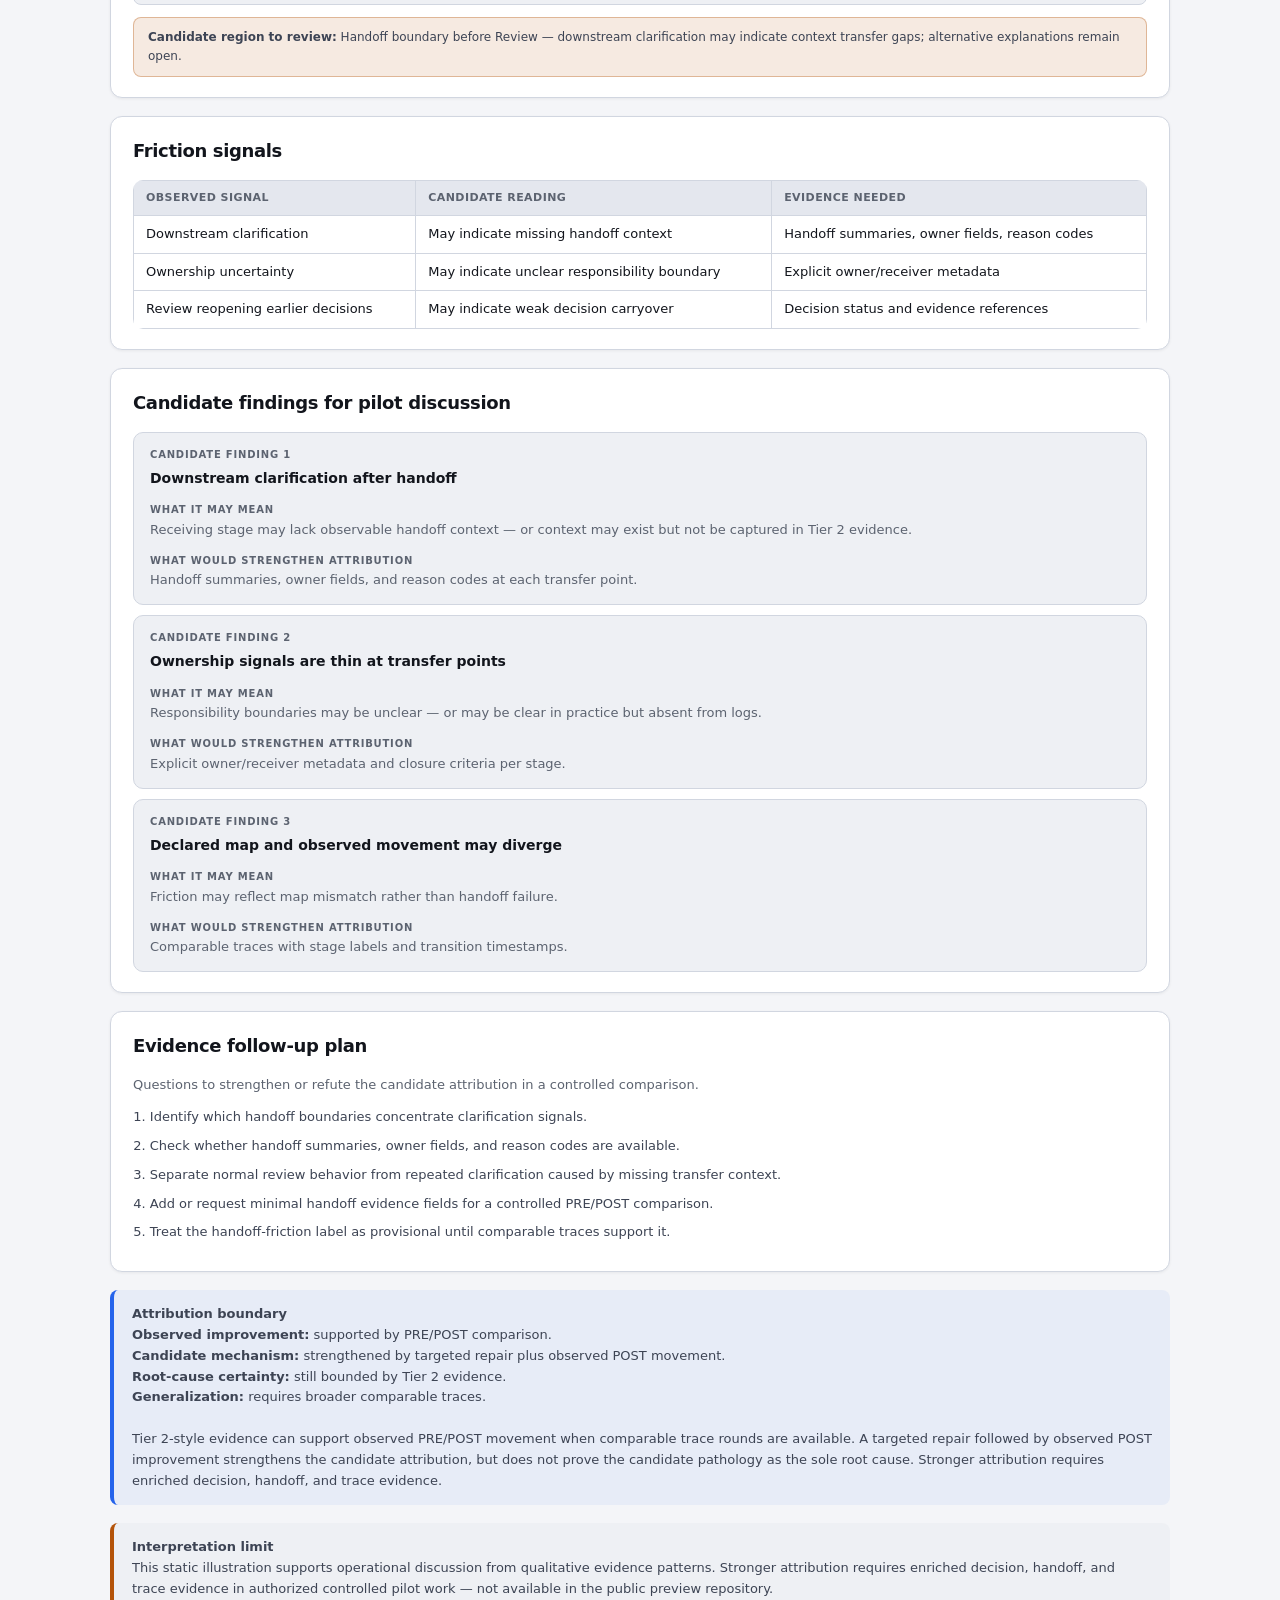
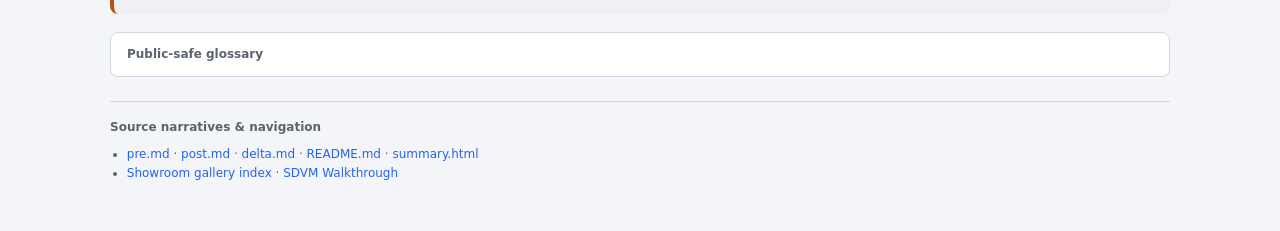
==== commit 67baf5a2: "Reframe showroom follow-up as evidence planning Rename final report sections to evidence follow-up o" ====
--- a/docs/demo/showroom/handoff_ambiguity/report.html
+++ b/docs/demo/showroom/handoff_ambiguity/report.html
@@ -142,15 +142,15 @@
       </div>
     </section>
 
-    <section class="section pilot-plan">
-      <h2 class="section-hd">Pilot discussion plan</h2>
-      <p class="sub" style="margin-bottom:12px">Evidence planning prompts — not intervention prescription.</p>
+    <section class="section evidence-followup-plan">
+      <h2 class="section-hd">Evidence follow-up plan</h2>
+      <p class="sub" style="margin-bottom:12px">Questions to strengthen or refute the candidate attribution in a controlled comparison.</p>
       <ol>
-        <li>Identify which transitions concentrate friction signals.</li>
-        <li>Check whether reason codes or handoff summaries are available.</li>
-        <li>Separate normal review behavior from repeated clarification.</li>
-        <li>Add or request minimal handoff evidence fields for a controlled comparison.</li>
-        <li>Treat any pathology label as provisional until comparable traces confirm it.</li>
+        <li>Identify which handoff boundaries concentrate clarification signals.</li>
+        <li>Check whether handoff summaries, owner fields, and reason codes are available.</li>
+        <li>Separate normal review behavior from repeated clarification caused by missing transfer context.</li>
+        <li>Add or request minimal handoff evidence fields for a controlled PRE/POST comparison.</li>
+        <li>Treat the handoff-friction label as provisional until comparable traces support it.</li>
       </ol>
     </section>
 
--- a/docs/demo/showroom/showroom_report.css
+++ b/docs/demo/showroom/showroom_report.css
@@ -195,6 +195,63 @@
 .badge-limited { background: var(--bg-elevated); color: var(--text-muted); }
 .badge-pilot { background: #f5f0e8; color: #6a5a40; border-color: #e0d4c0; }
 
+.badge-tier3 {
+  display: inline-block;
+  padding: 2px 8px;
+  border-radius: 999px;
+  font-size: 10px;
+  font-weight: 600;
+  letter-spacing: 0.04em;
+  text-transform: uppercase;
+  background: rgba(37, 99, 235, 0.12);
+  color: var(--accent);
+  border: 1px solid rgba(37, 99, 235, 0.35);
+}
+
+.notice-tier3 {
+  background: rgba(37, 99, 235, 0.06);
+  border-color: rgba(37, 99, 235, 0.35);
+}
+
+.readout-line-tier3 {
+  border-color: rgba(37, 99, 235, 0.35);
+  background: rgba(37, 99, 235, 0.06);
+}
+
+.report-header-tier3 {
+  border-color: rgba(37, 99, 235, 0.25);
+}
+
+.dim-card.dim-tier3 {
+  background: rgba(37, 99, 235, 0.08);
+  border-color: rgba(37, 99, 235, 0.3);
+}
+
+.kpi-card-tier3 {
+  background: rgba(37, 99, 235, 0.06);
+  border-color: rgba(37, 99, 235, 0.25);
+}
+
+.friction-callout-tier3 {
+  background: rgba(37, 99, 235, 0.06);
+  border-color: rgba(37, 99, 235, 0.3);
+}
+
+.attribution-boundary-tier3 {
+  border-left-color: var(--accent);
+  background: rgba(37, 99, 235, 0.06);
+}
+
+.mechanism-card {
+  background: rgba(37, 99, 235, 0.04);
+  border: 1px solid rgba(37, 99, 235, 0.2);
+  border-radius: 10px;
+  padding: 14px 16px;
+  margin-bottom: 10px;
+}
+
+.mechanism-card:last-child { margin-bottom: 0; }
+
 .dimension-grid {
   display: flex;
   flex-wrap: wrap;
@@ -408,14 +465,18 @@
 .finding-block { margin-bottom: 8px; }
 .finding-block:last-child { margin-bottom: 0; }
 
-.pilot-plan ol {
+.pilot-plan ol,
+.evidence-followup-plan ol,
+.evidence-validation-plan ol {
   margin: 0;
   padding-left: 1.2rem;
   font-size: 13px;
   color: var(--text-secondary);
 }
 
-.pilot-plan li { margin-bottom: 8px; }
+.pilot-plan li,
+.evidence-followup-plan li,
+.evidence-validation-plan li { margin-bottom: 8px; }
 
 .attribution-boundary {
   border-left: 4px solid var(--accent);
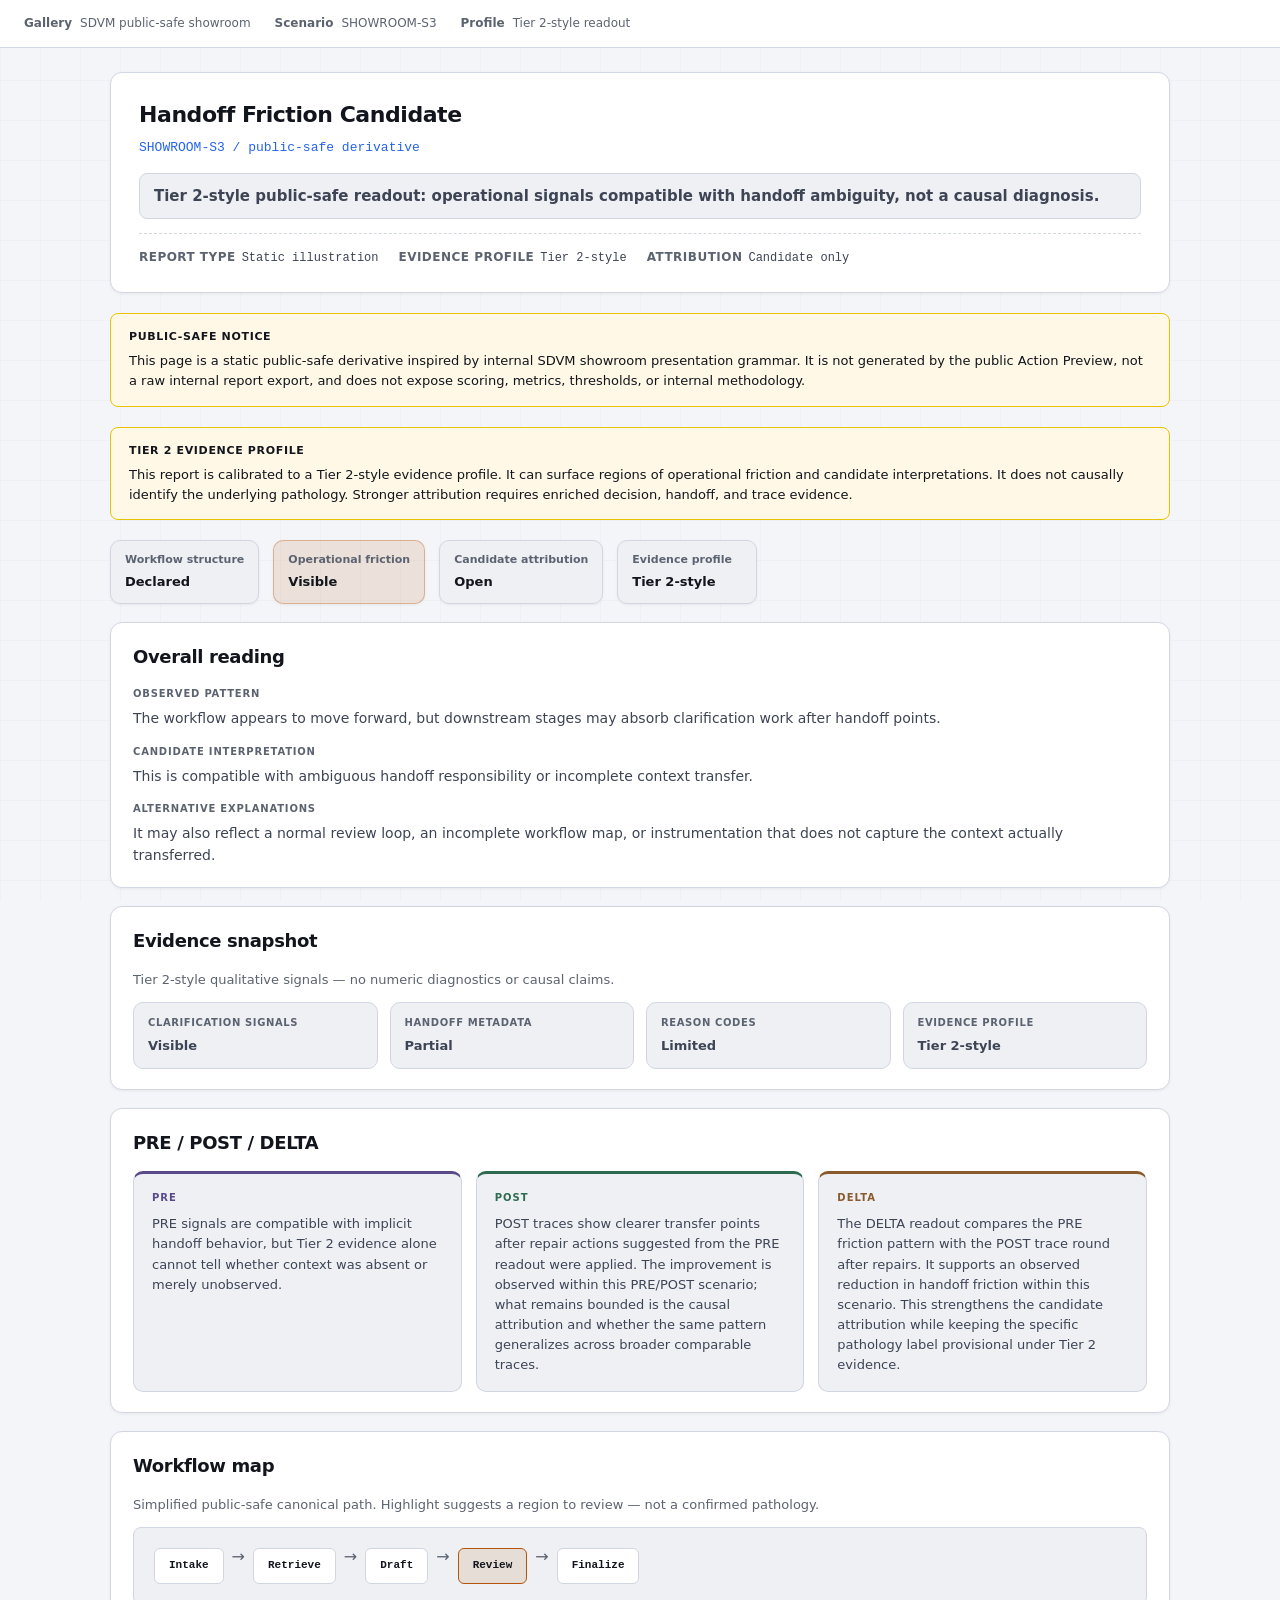
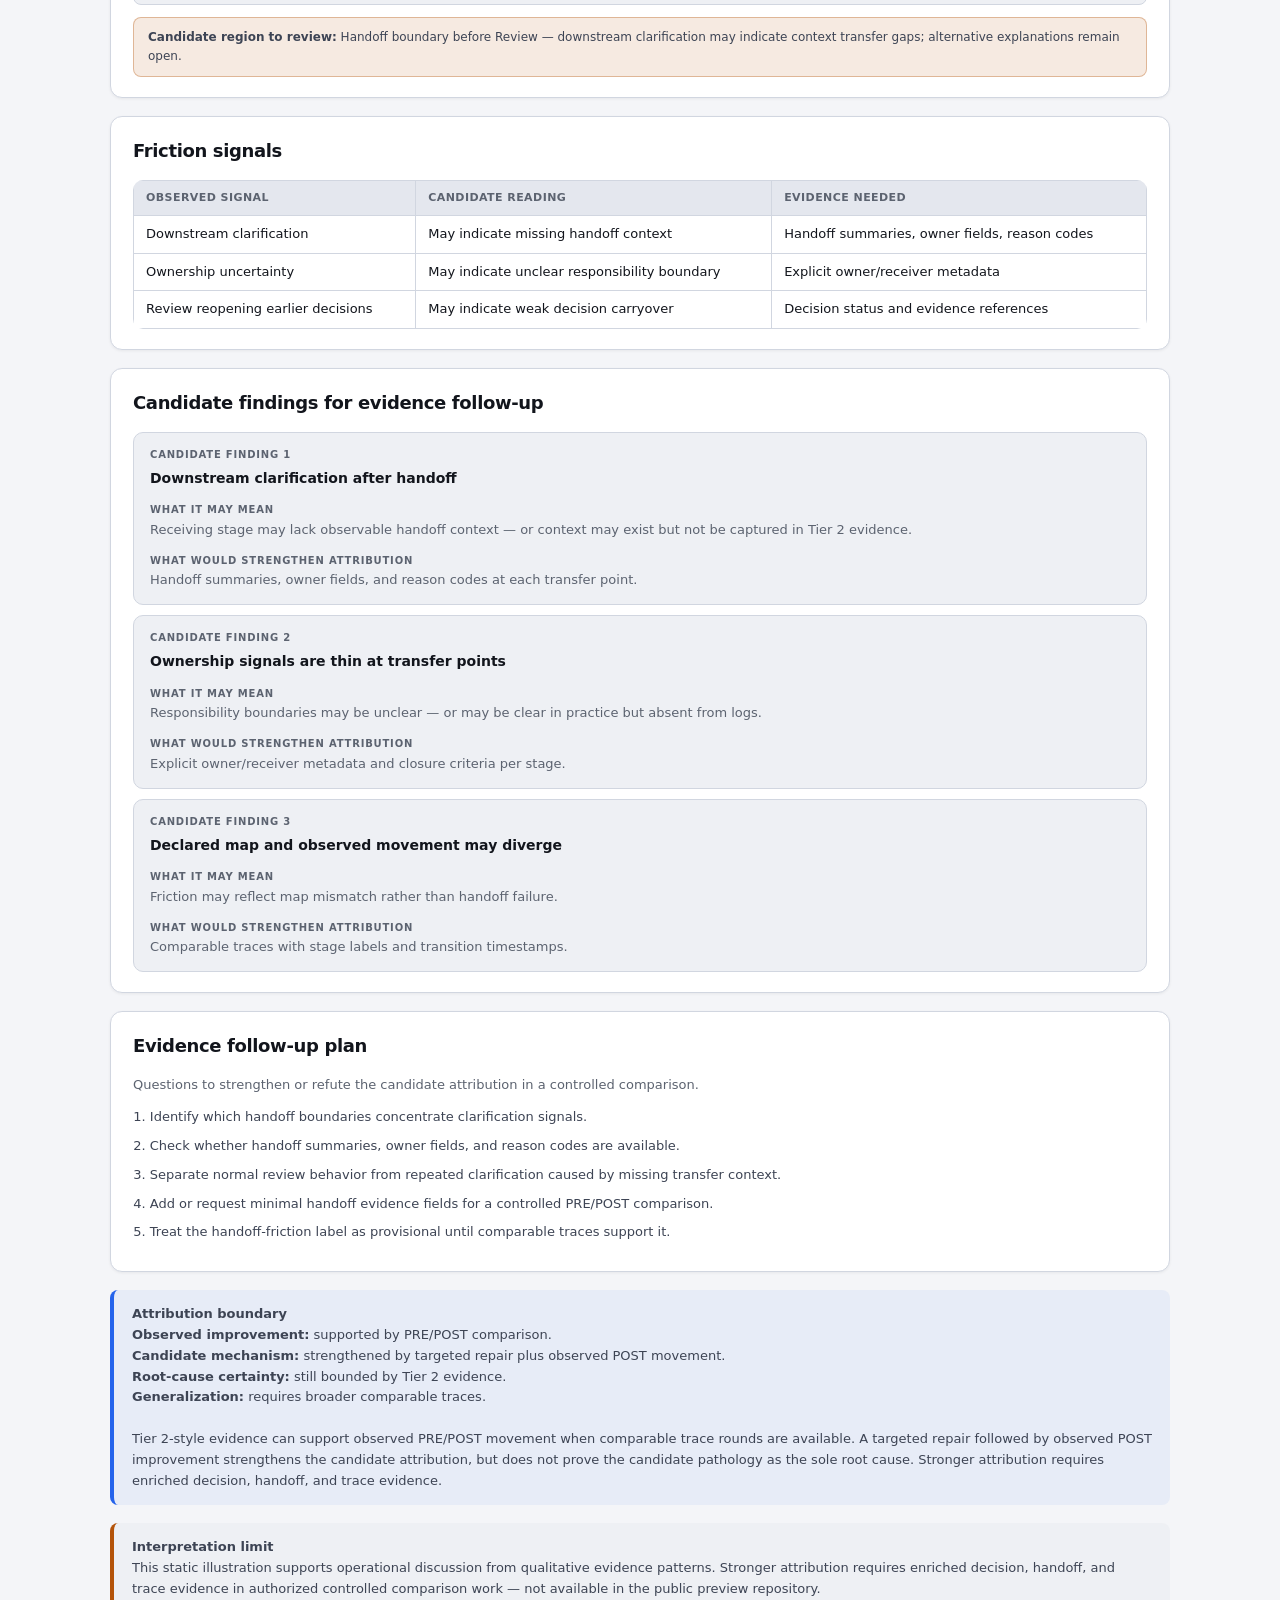
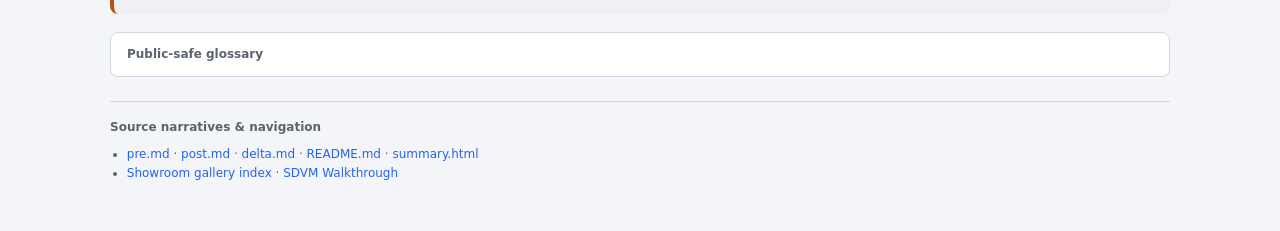
==== commit 087612e0: "Remove pilot discussion wording from showroom docs Replace remaining pilot-discussion phrasing with " ====
--- a/docs/demo/showroom/handoff_ambiguity/report.html
+++ b/docs/demo/showroom/handoff_ambiguity/report.html
@@ -121,7 +121,7 @@
     </section>
 
     <section class="section priority-findings">
-      <h2 class="section-hd">Candidate findings for pilot discussion</h2>
+      <h2 class="section-hd">Candidate findings for evidence follow-up</h2>
       <div class="finding-card">
         <div class="finding-tag">Candidate finding 1</div>
         <div class="finding-title">Downstream clarification after handoff</div>
@@ -165,7 +165,7 @@
 
     <aside class="interpretation-limit">
       <strong>Interpretation limit</strong><br>
-      This static illustration supports operational discussion from qualitative evidence patterns. Stronger attribution requires enriched decision, handoff, and trace evidence in authorized controlled pilot work — not available in the public preview repository.
+      This static illustration supports operational discussion from qualitative evidence patterns. Stronger attribution requires enriched decision, handoff, and trace evidence in authorized controlled comparison work — not available in the public preview repository.
     </aside>
 
     <details class="glossary">
